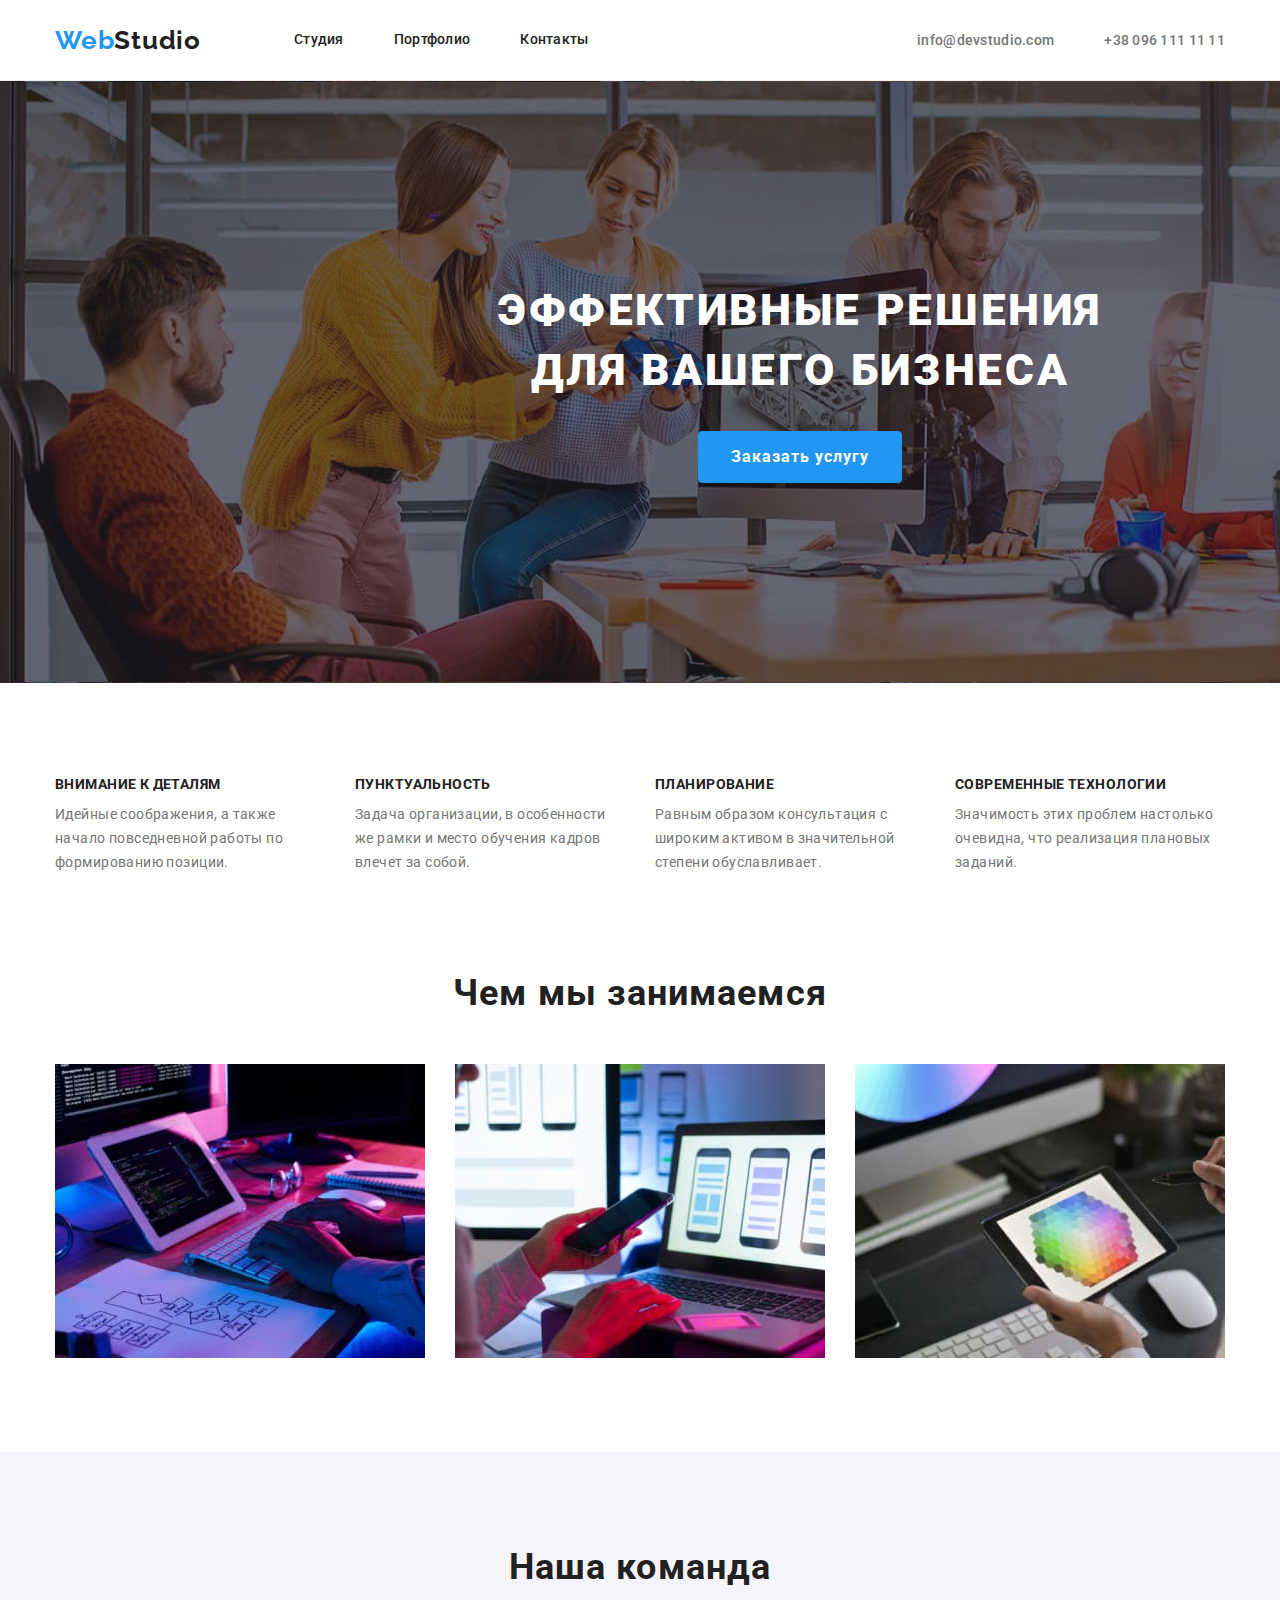
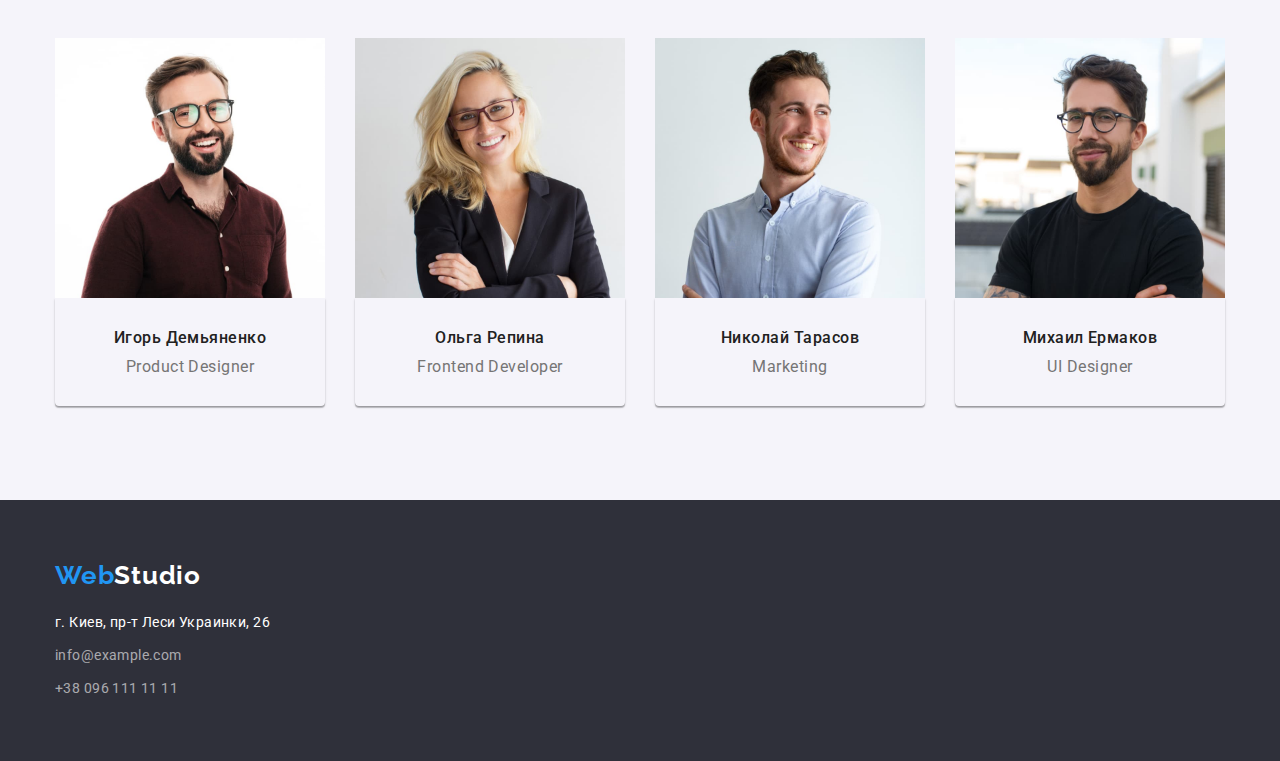
==== index.html @ a2c4497c "добавлення фото Hero" ====
<!DOCTYPE html>
<html lang="ru">
  <head>
    <meta charset="UTF-8" />
    <meta http-equiv="X-UA-Compatible" content="IE=edge" />
    <meta name="viewport" content="width=device-width, initial-scale=1.0" />
    <link
      href="https://fonts.googleapis.com/css2?family=Raleway:wght@700&family=Roboto:wght@400;500;700;900&display=swap"
      rel="stylesheet"
    />
    <link
      rel="stylesheet"
      href="https://cdnjs.cloudflare.com/ajax/libs/modern-normalize/1.1.0/modern-normalize.min.css"
    />
    <title>Document</title>
    <link rel="stylesheet" href="./css/main.css" />
  </head>
  <body class="text-style">
    <!--Шапка сайту-->

    <header>
      <div class="container main-nav">
        <a href="index.html" class="logo"> <span class="style-logo">Web</span>Studio</a>
        <nav>
          <ul class="site-nav list">
            <li class="item"><a href="./stydia.html" class="link">Студия</a></li>
            <li class="item"><a href="./portfolio.html" class="link">Портфолио</a></li>
            <li class="item"><a href="index.html" class="link">Контакты</a></li>
          </ul>
        </nav>

        <ul class="contacts-list">
          <li class="item">
            <a href="mailto:info@devstudio.com" class="link">info@devstudio.com</a>
          </li>
          <li class="item"><a href="tel:+380961111111" class="link">+38 096 111 11 11</a></li>
        </ul>
      </div>
    </header>

    <main>
      <!--Заказ услуги-->

      <section class="name">
        <div class="container">
          <h1 class="name-title">Эффективные решения для вашего бизнеса</h1>
          <button class="button" type="button">Заказать услугу</button>
        </div>
      </section>

      <!--Особености-->

      <section class="section">
        <div class="container">
          <h2 class="section-title-feature">Особености</h2>
          <ul class="feature-list">
            <li class="item">
              <h3 class="list-title">Внимание к деталям</h3>
              <p class="text">
                Идейные соображения, а также начало повседневной работы по формированию позиции.
              </p>
            </li>
            <li class="item">
              <h3 class="list-title">Пунктуальность</h3>
              <p class="text">
                Задача организации, в особенности же рамки и место обучения кадров влечет за собой.
              </p>
            </li>
            <li class="item">
              <h3 class="list-title">Планирование</h3>
              <p class="text">
                Равным образом консультация с широким активом в значительной степени обуславливает.
              </p>
            </li>
            <li class="item">
              <h3 class="list-title">Современные технологии</h3>
              <p class="text">
                Значимость этих проблем настолько очевидна, что реализация плановых заданий.
              </p>
            </li>
          </ul>
        </div>
      </section>

      <!--Чем мы занимаемся-->

      <section class="section-work">
        <div class="container">
          <h2 class="section-title-work">Чем мы занимаемся</h2>
          <ul class="section-list">
            <li class="section-item">
              <img src="./images/box_1.jpg" alt="Написання коду HTML" width="370" height="294" />
            </li>
            <li class="section-item">
              <img
                src="./images/box_2.jpg"
                alt="Стилізація HTML з допомогою CSS"
                width="370"
                height="294"
              />
            </li>
            <li class="section-item">
              <img src="./images/box_3.jpg" alt="Візуалізація даних" width="370" height="294" />
            </li>
          </ul>
        </div>
      </section>

      <!--Наша команда-->

      <section class="section-padding">
        <div class="container">
          <h2 class="section-title">Наша команда</h2>
          <ul class="comands-list">
            <li class="comand-item">
              <img src="./images/team_lead1.jpg" alt="Product Designer" width="270" />
              <div class="comand-list">
                <h3 class="title-name">Игорь Демьяненко</h3>
                <p class="text-title">Product Designer</p>
              </div>
            </li>
            <li class="comand-item">
              <img src="./images/team_lead2.jpg" alt="Frontend Developer" width="270" />
              <div class="comand-list">
                <h3 class="title-name">Ольга Репина</h3>
                <p class="text-title">Frontend Developer</p>
              </div>
            </li>
            <li class="comand-item">
              <img src="./images/team_lead3.jpg" alt="Marketing" width="270" height="260" />
              <div class="comand-list">
                <h3 class="title-name">Николай Тарасов</h3>
                <p class="text-title">Marketing</p>
              </div>
            </li>
            <li class="comand-item">
              <img src="./images/team_lead4.jpg" alt="UI Designer" width="270" />
              <div class="comand-list">
                <h3 class="title-name">Михаил Ермаков</h3>
                <p class="text-title">UI Designer</p>
              </div>
            </li>
          </ul>
        </div>
      </section>
    </main>

    <!--Page Footer-->

    <footer class="order">
      <div class="container">
        <a href="index.html" class="logo-footer"> <span class="style-logo">Web</span>Studio</a>
        <address class="order-title">
          г. Киев, пр-т Леси Украинки, 26
          <a href="info@example.com" class="order-title-list">info@example.com</a>
          <a href="tel:+380961111111" class="order-title-list">+38 096 111 11 11</a>
        </address>
      </div>
    </footer>
  </body>
</html>
---- css/main.css ----
/* колір основного тексту Назва #212121 */
/* другорядний колір тексту rgba(117, 117, 117, 1) */
/* другорядний колір фону #F5F4FA */
/* перший фон після шапки #2F303A */
/* акцент 2196F3 */
/* білий #FFFFFF */
/* колір назви сторінки #FFFFFF */

:root {
  --primery-text-color: #212121;
  --title-text-color: rgba(117, 117, 117, 1);
  --second-text-color: rgba(255, 255, 255, 0.6);
  --text-color-footer: #ffffff;
  --primery-fon-color: #ffffff;
  --title-fon-color: #2f303a;
  --accent-color: #2196f3;
  --fon-button-color: #f5f4fa;
}

html {
  box-sizing: border-box;
}

*,
*::after,
*::before {
  box-sizing: inherit;
}

body,
h1,
h2,
h3,
h4,
h5,
h6,
p,
ul,
li {
  margin: 0;
  padding: 0;
}

body {
  /* background-color: var(--primery-fon-color); */
  color: var(--title-text-color);
  font-family: Roboto, sans-serif;
}

/* .text-style {
  background-color: olivedrab;
}

.container {
  color: #000;
} */

header {
  border-bottom: 1px solid #ececec;
}

.container {
  width: 1200px;
  padding-left: 15px;
  padding-right: 15px;
  /* outline: 2px solid; */
  margin-left: auto;
  margin-right: auto;
}

.logo {
  color: var(--primery-text-color);
  text-decoration: none;
  font-family: Raleway;
  font-style: normal;
  font-weight: 700;
  font-size: 26px;
  line-height: 1.19;
  letter-spacing: 0.03em;
}
.style-logo {
  color: var(--accent-color);
  text-decoration: none;
}
.logo-footer {
  color: var(--text-color-footer);
  text-decoration: none;
  font-family: Raleway;
  font-style: normal;
  font-weight: 700;
  font-size: 26px;
  line-height: 1.19;
  letter-spacing: 0.03em;
}

ul {
  list-style: none;
}
/* Site-nave */

.site-nav {
  display: flex;
  margin-left: 93px;
}

/* main-nav */

.main-nav {
  display: flex;
  align-items: center;
}

/* site-nav */

.site-nav .item + .item {
  margin-left: 50px;
}

.site-nav .link {
  display: block;
  padding-top: 32px;
  padding-bottom: 32px;

  color: var(--primery-text-color);
  text-decoration: none;
  font-family: Roboto;
  font-size: 14px;
  font-style: normal;
  font-weight: 500;
  line-height: 1.14;
  letter-spacing: 0.02em;
  text-align: left;
}

.site-nav .link:hover,
.site-nav .link:focus {
  color: var(--accent-color);
}

/* contacts-list  */

.contacts-list {
  display: flex;
  margin-left: auto;
}

.contacts-list .item + .item {
  margin-left: 50px;
}

.contacts-list .link {
  color: var(--title-text-color);
  text-decoration: none;
  font-family: Roboto;
  font-style: normal;
  font-weight: 500;
  font-size: 14px;
  line-height: 1.14;
  letter-spacing: 0.02em;
}
.contacts-list .link:focus,
.contacts-list .link:hover {
  color: var(--accent-color);
}

/*name*/

.name {
  width: 1600px;
  background-position: center;
  background-image: linear-gradient(to right, rgba(47, 48, 58, 0.4), rgba(47, 48, 58, 0.4)),
    url(../images/hero.jpg);

  margin-left: auto;
  margin-right: auto;
  display: flex;

  justify-content: center;
  /* background-color: var(--title-fon-color); */
  text-decoration: none;
  text-align: center;
  padding-bottom: 200px;
  padding-top: 200px;
}

.name-title {
  margin-left: auto;
  margin-right: auto;

  display: flex;
  flex-wrap: wrap;

  text-align: center;
  margin-top: 0;
  margin-bottom: 30px;
  width: 696px;
  color: var(--text-color-footer);
  font-style: normal;
  font-weight: 900;
  font-size: 44px;
  line-height: 1.36;
  letter-spacing: 0.06em;
  text-transform: uppercase;
}

/*button*/

button {
  cursor: pointer;
}

.button {
  flex-wrap: wrap;
  margin-right: auto;
  margin-left: auto;

  border-radius: 4px;
  padding: 10px 32px;
  min-width: 200px;
  border: 1px solid var(--accent-color);

  color: var(--text-color-footer);
  background-color: var(--accent-color);
  font-family: Roboto;
  font-style: normal;
  font-weight: 700;
  font-size: 16px;
  line-height: 1.88;
  align-items: center;
  text-align: center;
  letter-spacing: 0.06em;
}
.button:hover,
.button:focus {
  color: var(--accent-color);
  background-color: var(--text-color-footer);
  border-color: var(--primery-fon-color);
}

.button-name {
  align-items: center;

  border-radius: 4px;
  padding: 6px 22px;
  border: 1px solid var(--fon-button-color);
  display: inline-block;
  min-width: 73px;
  color: var(--primery-text-color);
  background-color: var(--fon-button-color);
  font-family: Roboto;
  font-style: normal;
  font-weight: 500;
  font-size: 16px;
  line-height: 1.63;
  text-align: center;
  letter-spacing: 0.03em;
}
.button-name:focus,
.button-name:hover {
  color: var(--fon-button-color);
  background-color: var(--accent-color);
  border-color: var(--accent-color);
}

/* navigation */

.navigations {
  text-decoration: none;
  flex-wrap: wrap;
  margin-right: auto;
  margin-left: auto;
  text-align: center;
  margin-bottom: 50px;
}

.navigation-button {
  margin-left: auto;
  margin-right: auto;
  justify-content: center;
  text-align: center;
  display: inline-block;
  flex-wrap: wrap;
}

.navigation-list {
  width: 611px;
  display: inline;
  flex-wrap: wrap;
  padding-top: 0px;
  /* padding-right: 8px; */
}

.navigation-list:last-of-type {
  padding-right: 0px;
}

/*feature-list*/

.section {
  padding: 94px 0px 94px 0px;
}

.section-portfolio {
  padding: 94px 0px 94px 0px;
}

.section-title-feature {
  display: none;
}

.feature-list {
  display: flex;
  height: 101px;
  flex-wrap: wrap;
}

.feature-list .item {
  width: 270px;
  margin-right: 30px;
}

.feature-list .item:nth-child(4n) {
  margin-right: 0;
}

.feature-list .list-title {
  color: var(--primery-text-color);
}

.list-title {
  margin-top: 0px;
  margin-bottom: 10px;

  font-style: normal;
  font-weight: 700;
  font-size: 14px;
  line-height: 1.14;
  letter-spacing: 0.03em;
  text-transform: uppercase;
}

.text {
  font-style: normal;
  font-weight: 400;
  font-size: 14px;
  line-height: 1.71;
  letter-spacing: 0.03em;
}

/*Comands*/

.title-name {
  /* padding-top: 30px; */
  padding-bottom: 10px;

  color: var(--primery-text-color);
  font-style: normal;
  font-weight: 500;
  font-size: 16px;
  line-height: 1.19;
  text-align: center;
  letter-spacing: 0.03em;
}

.text-title {
  /* padding-bottom: 30px; */

  color: var(--title-text-color);
  font-style: normal;
  font-weight: 400;
  font-size: 16px;
  line-height: 1.19;
  text-align: center;
  letter-spacing: 0.03em;
}

.section-padding {
  background-color: var(--fon-button-color);
  padding-top: 94px;
}

.comands-list .title {
  color: var(--primery-text-color);
  font-style: normal;
  font-weight: 500;
  font-size: 16px;
  line-height: 1.19;
  text-align: center;
  letter-spacing: 0.03em;
}

.comands-list {
  display: flex;
  flex-wrap: wrap;
  padding-bottom: 94px;

  font-style: normal;
  font-weight: 500;
  font-size: 16px;
  line-height: 1.16;
  text-align: center;
  letter-spacing: 0.03em;
}

.comand-item:nth-child(4) {
  margin-right: 0px;
}

.comand-item {
  margin-right: 30px;
  margin-left: 0px;
  width: 270px;
  height: 368px;

  /* border: 1px solid var(--second-text-color);
  border-radius: 0px 0px 4px 4px;
  box-shadow: 0px 1px 3px rgba(0, 0, 0, 0.14), 0px 2px 1px; */
}

.comand-list {
  box-sizing: border-box;
  border-top: none;
  padding-top: 30px;
  padding-bottom: 30px;
  box-shadow: 0px 1px 3px rgba(0, 0, 0, 0.12), 0px 1px 1px rgba(0, 0, 0, 0.14),
    0px 2px 1px rgba(0, 0, 0, 0.2);
  border-radius: 0px 0px 4px 4px;
  border-top: none;
}

/*section-title Особености*/

.section-work {
  padding-bottom: 94px;
}

.section-title-work {
  padding-top: 0px;
  margin-bottom: 50px;
  color: var(--primery-text-color);
  font-style: normal;
  font-weight: 700;
  font-size: 36px;
  line-height: 1.17;
  text-align: center;
  letter-spacing: 0.03em;
}

.section-list {
  margin-bottom: 0px;
  padding: 0px;
  display: flex;
  flex-wrap: wrap;
}

.section-list {
  padding: 0px;
}

.section-list .section-item + .section-item {
  margin-left: 30px;
  padding: 0px;
}

.section-item:nth-child(3) {
  margin-right: 0px;
}

.item {
  padding: 0px;
  margin-bottom: 0px;
}

.section-title {
  margin-bottom: 50px;
  color: var(--primery-text-color);
  font-style: normal;
  font-weight: 700;
  font-size: 36px;
  line-height: 1.17;
  text-align: center;
  letter-spacing: 0.03em;
}

/* .proect */

.proect {
  width: 1170px;
  text-decoration: none;
  display: flex;
  flex-wrap: wrap;
}

.proect-section {
  width: 370px;
  height: 404px;
  margin-bottom: 30px;
  margin-right: 30px;
}
.proect-section:nth-child(3n) {
  margin-right: 0px;
}

.proect-section:nth-last-child(-n + 3) {
  margin-bottom: 0px;
}

.proect-title {
  margin-bottom: 30px;
  margin-right: 30px;
  width: 370px;
  height: 294px;
  left: 215px;
  top: 262px;
  color: var(--title-text-color);
  text-decoration: none;
  border-top: 1px solid #eeeeee;
  border: none;

  box-sizing: border-box;
}

.proect-list {
  padding: 20px 24px 20px 24px;
  border: 1px solid #eeeeee;
  box-sizing: border-box;
  border-top: none;
  justify-content: space-between;
}

.title {
  margin-bottom: 4px;
  color: var(--primery-text-color);
  text-decoration: none;
  font-style: normal;
  font-weight: 700;
  font-size: 18px;
  line-height: 2;
  letter-spacing: 0.06em;
  display: block;
}

.title-list {
  /* width: 370px; */
  text-decoration: none;
  font-style: normal;
  font-weight: 400;
  font-size: 16px;
  line-height: 1.88;
  letter-spacing: 0.03em;
}

img {
  display: block;
  max-width: 100%;
  height: auto;
}

/*Footer*/

.order {
  padding-top: 60px;
  padding-bottom: 60px;
  background-color: var(--title-fon-color);
  text-decoration: none;
}
.order-title {
  margin-top: 20px;

  display: block;
  color: var(--primery-fon-color);
  font-family: Roboto;
  font-style: normal;
  font-weight: 400;
  font-size: 14px;
  line-height: 1.71;
  letter-spacing: 0.03em;
}
.order-title-list {
  display: block;
  margin-top: 9px;
  color: var(--second-text-color);
  text-decoration: none;
}
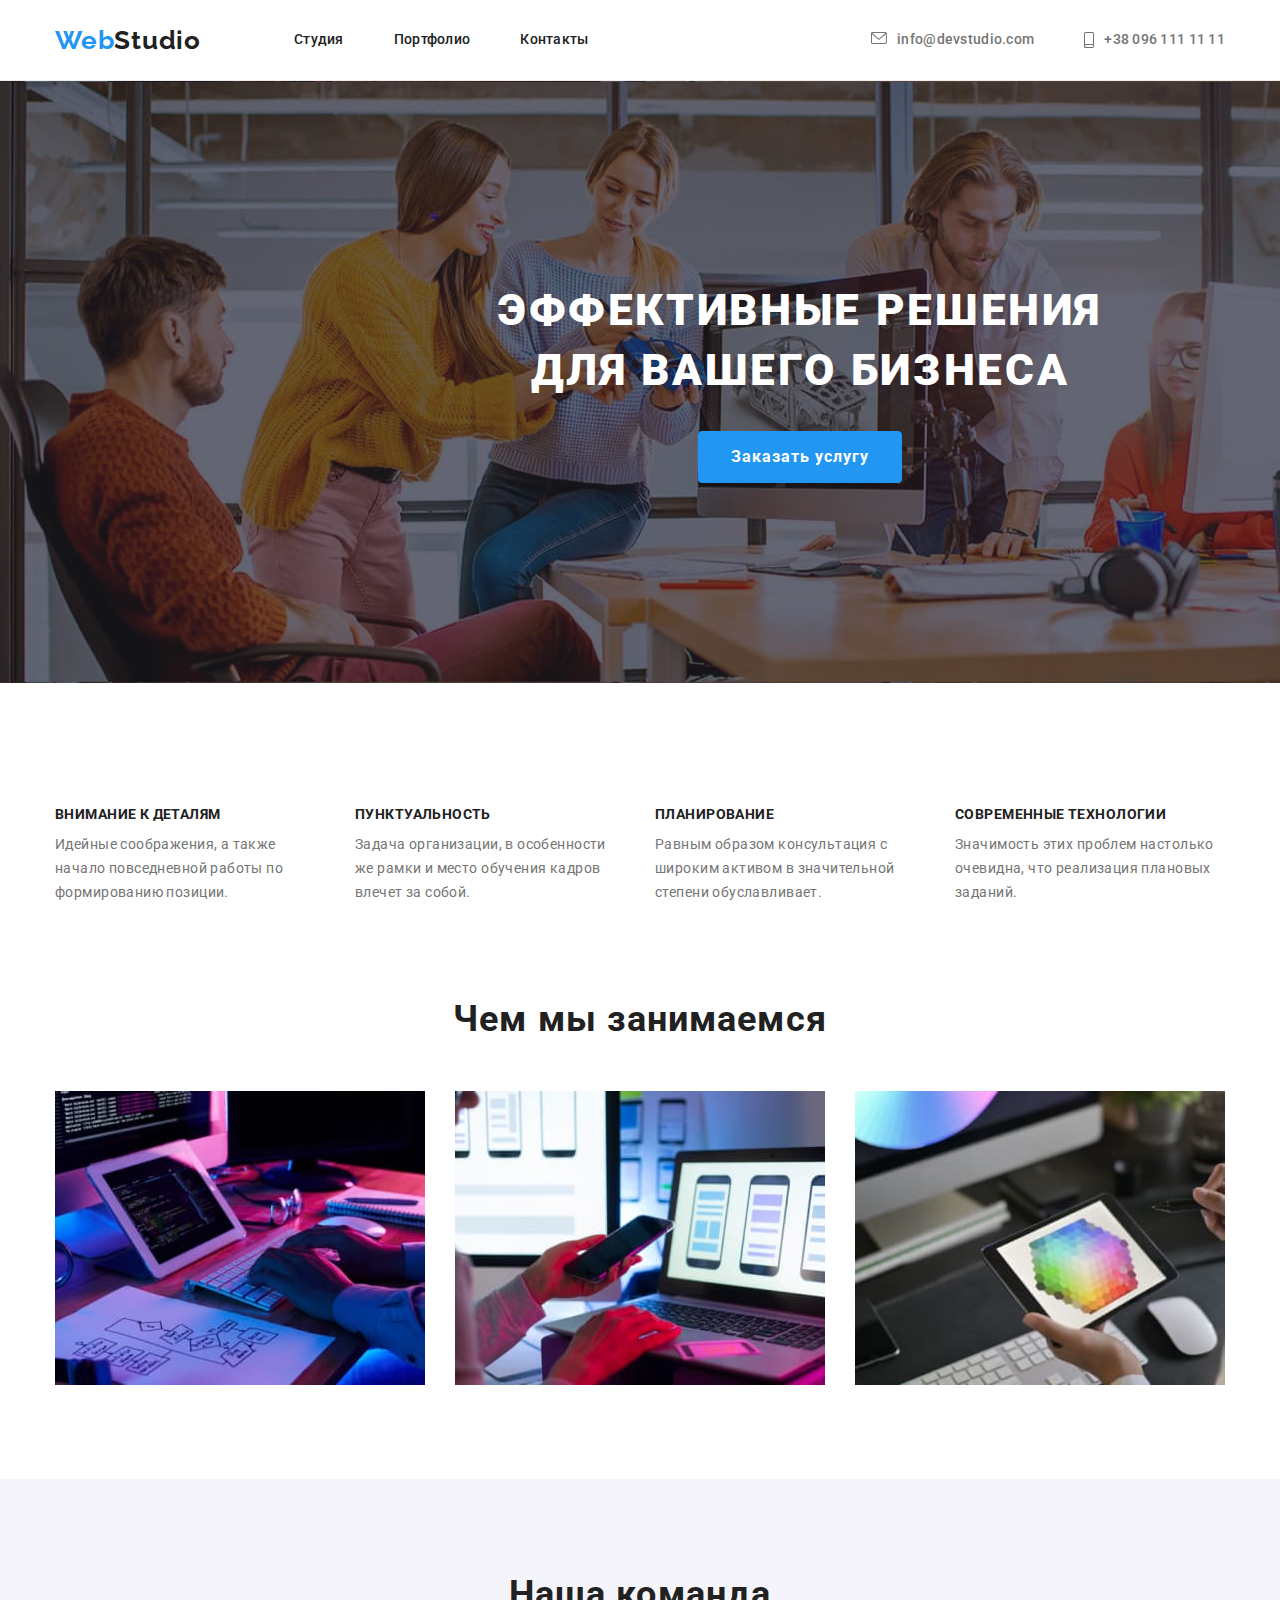
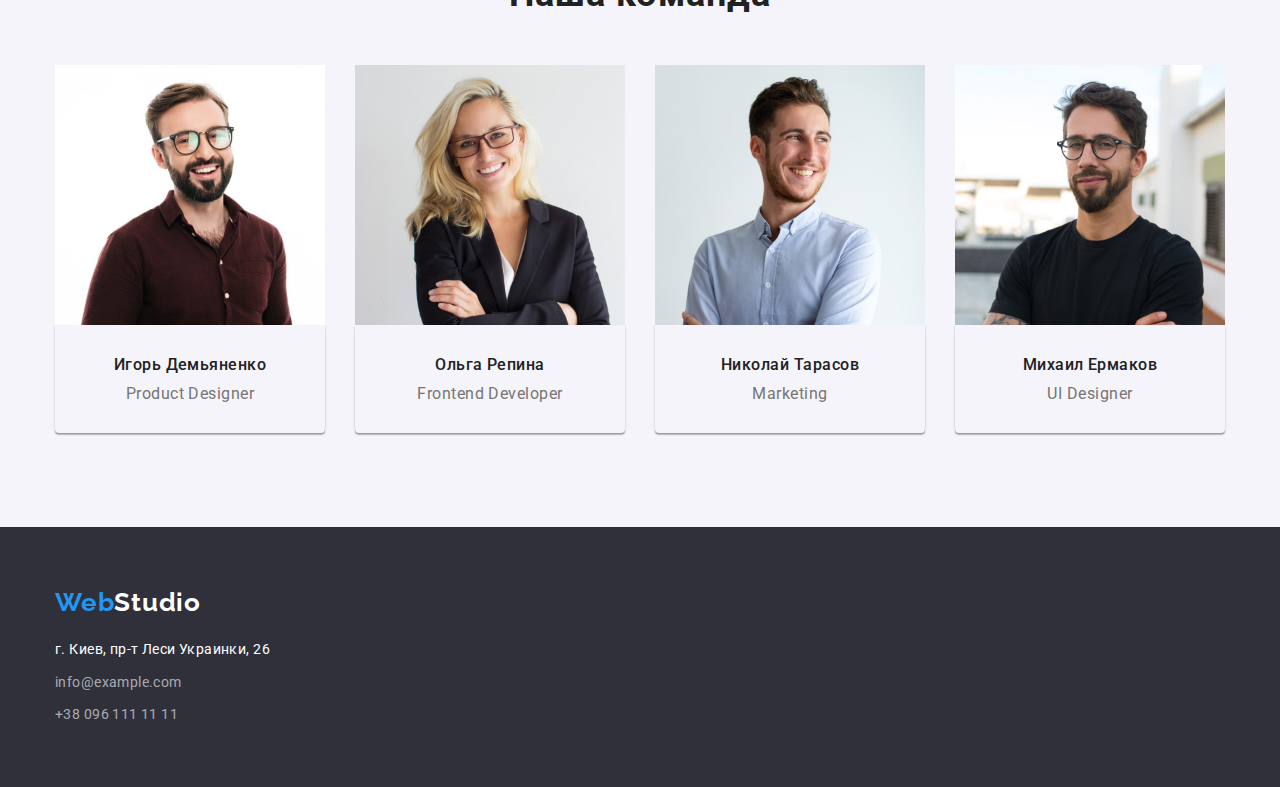
==== commit bcd34181: "іконки header" ====
--- a/index.html
+++ b/index.html
@@ -31,9 +31,21 @@
 
         <ul class="contacts-list">
           <li class="item">
-            <a href="mailto:info@devstudio.com" class="link">info@devstudio.com</a>
+            <a href="mailto:info@devstudio.com" class="link">
+              <svg class="icon-mail">
+                <use href="./images/symbol-defs2.svg#icon-mail"></use>
+              </svg>
+              info@devstudio.com</a
+            >
           </li>
-          <li class="item"><a href="tel:+380961111111" class="link">+38 096 111 11 11</a></li>
+          <li class="item">
+            <a href="tel:+380961111111" class="link">
+              <svg class="icon-phone">
+                <use href="./images/symbol-defs2.svg#icon-phone"></use>
+              </svg>
+              +38 096 111 11 11</a
+            >
+          </li>
         </ul>
       </div>
     </header>
@@ -54,25 +66,25 @@
         <div class="container">
           <h2 class="section-title-feature">Особености</h2>
           <ul class="feature-list">
-            <li class="item">
+            <li class="item icon-antenna">
               <h3 class="list-title">Внимание к деталям</h3>
               <p class="text">
                 Идейные соображения, а также начало повседневной работы по формированию позиции.
               </p>
             </li>
-            <li class="item">
+            <li class="item icon-clock">
               <h3 class="list-title">Пунктуальность</h3>
               <p class="text">
                 Задача организации, в особенности же рамки и место обучения кадров влечет за собой.
               </p>
             </li>
-            <li class="item">
+            <li class="item icon-diagram">
               <h3 class="list-title">Планирование</h3>
               <p class="text">
                 Равным образом консультация с широким активом в значительной степени обуславливает.
               </p>
             </li>
-            <li class="item">
+            <li class="item icon-astronaut">
               <h3 class="list-title">Современные технологии</h3>
               <p class="text">
                 Значимость этих проблем настолько очевидна, что реализация плановых заданий.
--- a/css/main.css
+++ b/css/main.css
@@ -149,6 +149,7 @@
 }
 
 .contacts-list .link {
+  display: flex;
   color: var(--title-text-color);
   text-decoration: none;
   font-family: Roboto;
@@ -161,6 +162,21 @@
 .contacts-list .link:focus,
 .contacts-list .link:hover {
   color: var(--accent-color);
+}
+
+.icon-mail {
+  margin-right: 10px;
+  width: 16px;
+  height: 12px;
+  fill: currentColor;
+}
+
+.icon-phone {
+  margin-right: 10px;
+  width: 10px;
+  height: 16px;
+  fill: currentColor;
+  background-position: center;
 }
 
 /*name*/
@@ -297,7 +313,8 @@
 /*feature-list*/
 
 .section {
-  padding: 94px 0px 94px 0px;
+  padding-top: 94px;
+  padding-bottom: 94px;
 }
 
 .section-portfolio {
@@ -310,7 +327,6 @@
 
 .feature-list {
   display: flex;
-  height: 101px;
   flex-wrap: wrap;
 }
 
@@ -327,8 +343,34 @@
   color: var(--primery-text-color);
 }
 
+/* .item::before {
+  display: block;
+  content: '';
+  height: 120px;
+  background-position: center;
+  background-size: 70px;
+  background-repeat: no-repeat;
+  background-color: var(--fon-button-color);
+} */
+
+.icon-antenna::before {
+  background-image: url(../images/antenna.svg);
+}
+
+.icon-clock::before {
+  background-image: url(../images/clock.svg);
+}
+
+.icon-diagram::before {
+  background-image: url(../images/diagram.svg);
+}
+
+.icon-astronaut::before {
+  background-image: url(../images/astronaut.svg);
+}
+
 .list-title {
-  margin-top: 0px;
+  margin-top: 30px;
   margin-bottom: 10px;
 
   font-style: normal;
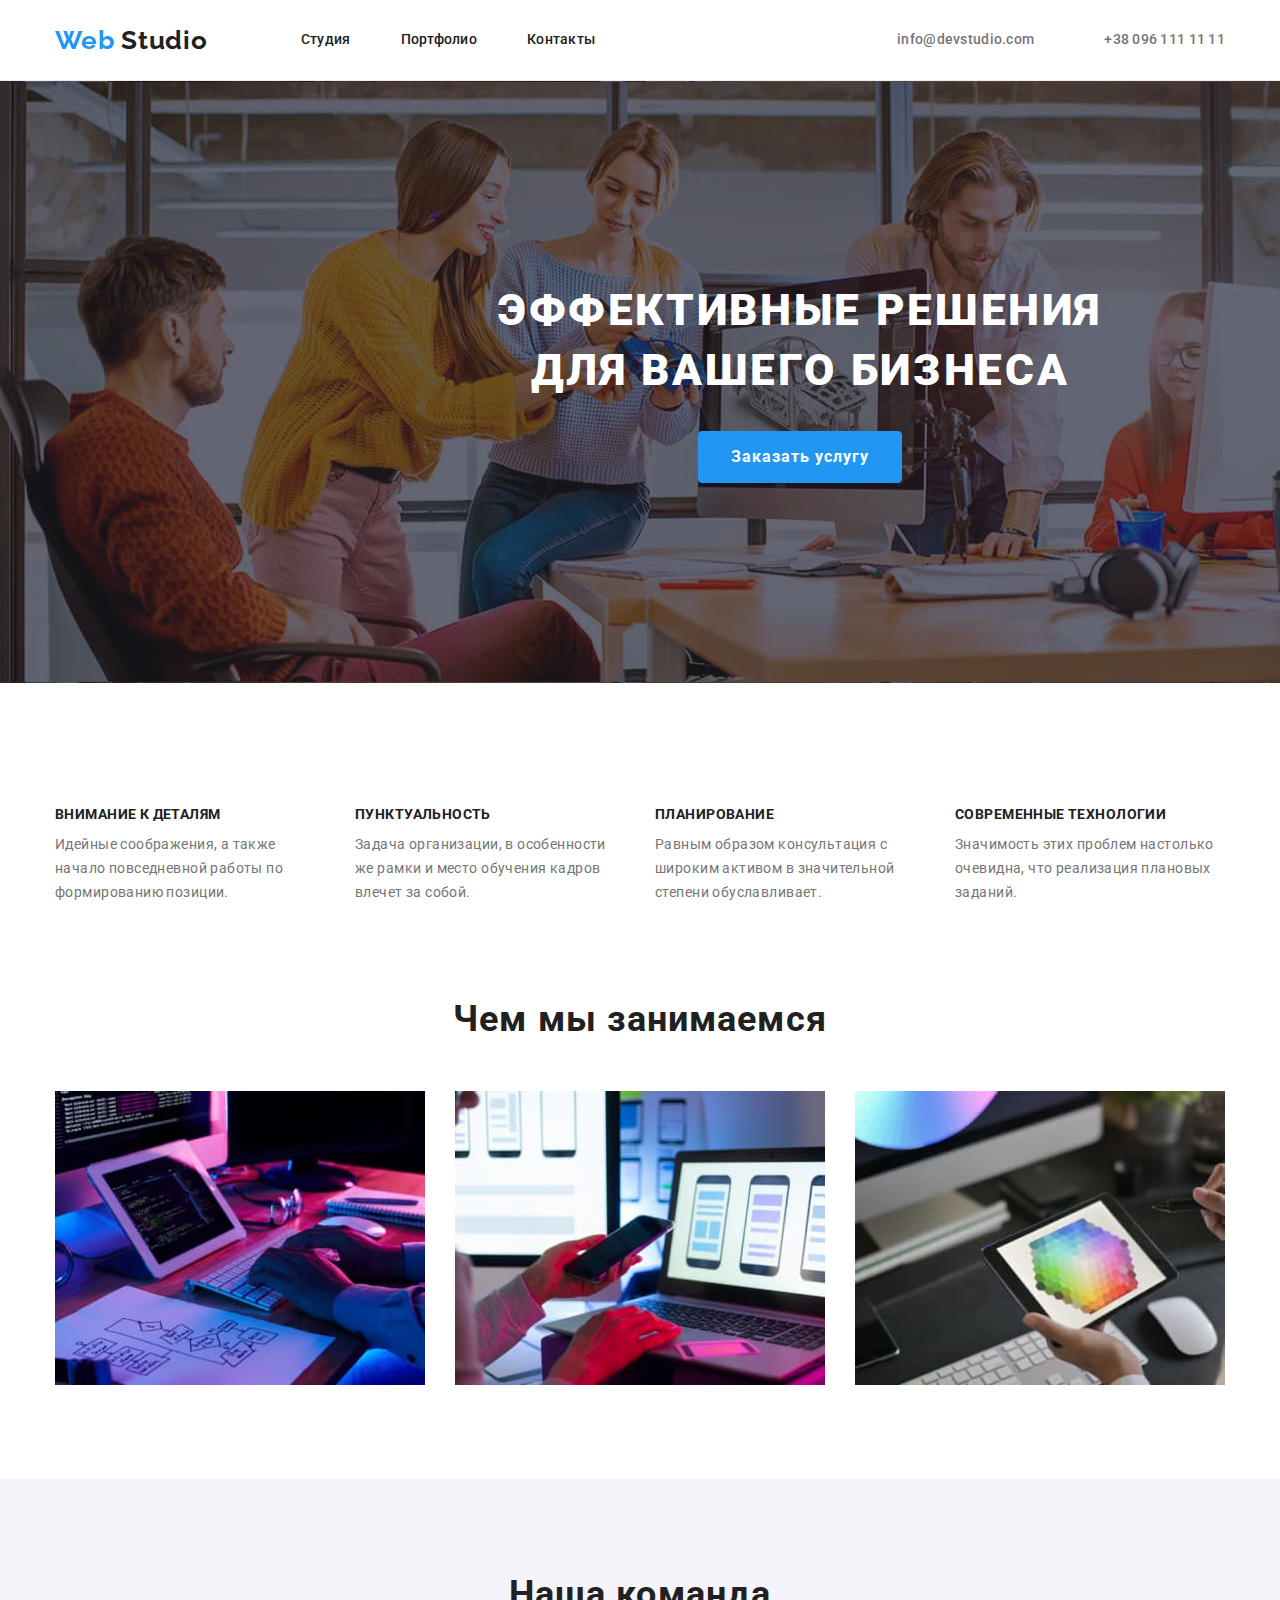
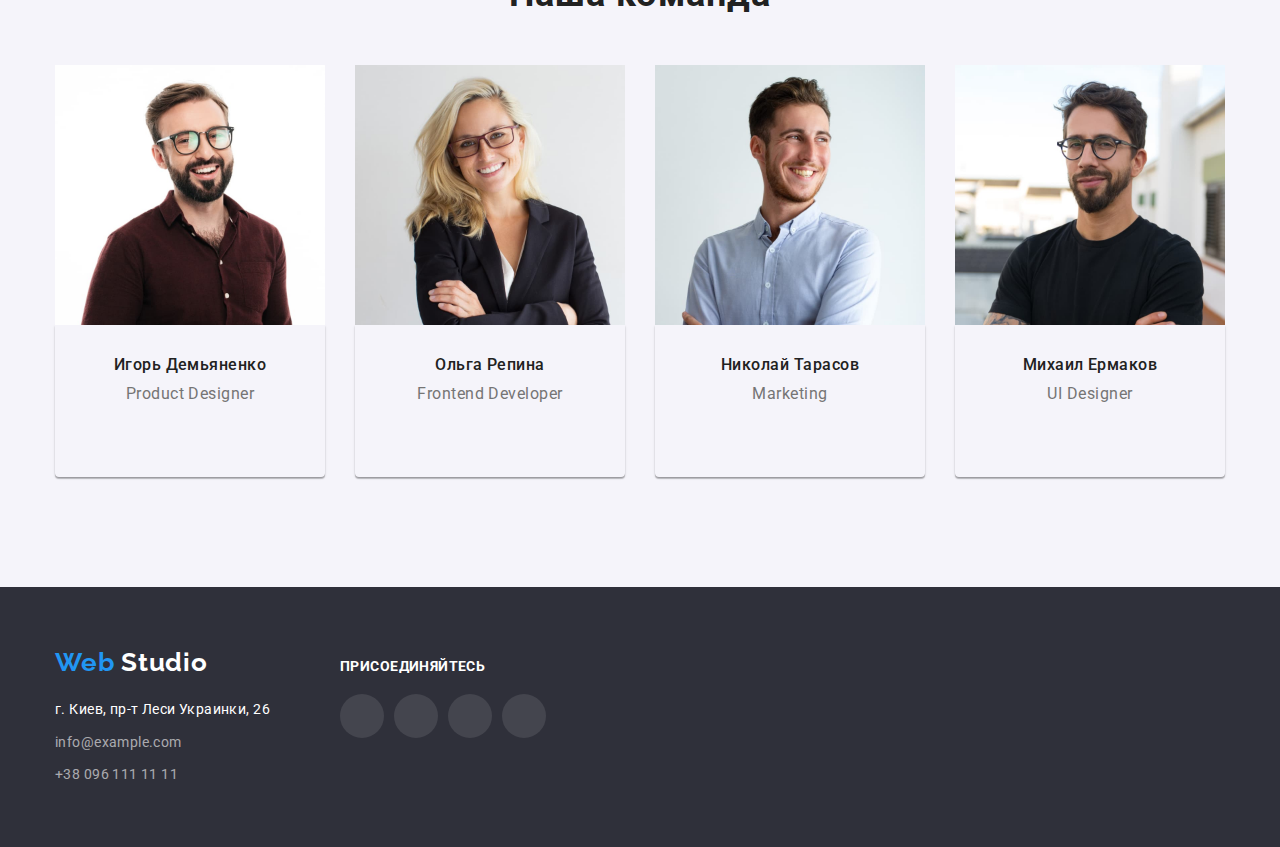
==== commit 06019ca2: "comand-icon добавлення іконок" ====
--- a/index.html
+++ b/index.html
@@ -1,173 +1,325 @@
 <!DOCTYPE html>
 <html lang="ru">
-  <head>
-    <meta charset="UTF-8" />
-    <meta http-equiv="X-UA-Compatible" content="IE=edge" />
-    <meta name="viewport" content="width=device-width, initial-scale=1.0" />
-    <link
-      href="https://fonts.googleapis.com/css2?family=Raleway:wght@700&family=Roboto:wght@400;500;700;900&display=swap"
-      rel="stylesheet"
-    />
-    <link
-      rel="stylesheet"
-      href="https://cdnjs.cloudflare.com/ajax/libs/modern-normalize/1.1.0/modern-normalize.min.css"
-    />
-    <title>Document</title>
-    <link rel="stylesheet" href="./css/main.css" />
-  </head>
-  <body class="text-style">
-    <!--Шапка сайту-->
-
-    <header>
-      <div class="container main-nav">
-        <a href="index.html" class="logo"> <span class="style-logo">Web</span>Studio</a>
-        <nav>
-          <ul class="site-nav list">
-            <li class="item"><a href="./stydia.html" class="link">Студия</a></li>
-            <li class="item"><a href="./portfolio.html" class="link">Портфолио</a></li>
-            <li class="item"><a href="index.html" class="link">Контакты</a></li>
-          </ul>
-        </nav>
-
-        <ul class="contacts-list">
-          <li class="item">
-            <a href="mailto:info@devstudio.com" class="link">
-              <svg class="icon-mail">
-                <use href="./images/symbol-defs2.svg#icon-mail"></use>
-              </svg>
-              info@devstudio.com</a
-            >
-          </li>
-          <li class="item">
-            <a href="tel:+380961111111" class="link">
-              <svg class="icon-phone">
-                <use href="./images/symbol-defs2.svg#icon-phone"></use>
-              </svg>
-              +38 096 111 11 11</a
-            >
-          </li>
-        </ul>
-      </div>
-    </header>
-
-    <main>
-      <!--Заказ услуги-->
-
-      <section class="name">
-        <div class="container">
-          <h1 class="name-title">Эффективные решения для вашего бизнеса</h1>
-          <button class="button" type="button">Заказать услугу</button>
-        </div>
-      </section>
-
-      <!--Особености-->
-
-      <section class="section">
-        <div class="container">
-          <h2 class="section-title-feature">Особености</h2>
-          <ul class="feature-list">
-            <li class="item icon-antenna">
-              <h3 class="list-title">Внимание к деталям</h3>
-              <p class="text">
-                Идейные соображения, а также начало повседневной работы по формированию позиции.
-              </p>
-            </li>
-            <li class="item icon-clock">
-              <h3 class="list-title">Пунктуальность</h3>
-              <p class="text">
-                Задача организации, в особенности же рамки и место обучения кадров влечет за собой.
-              </p>
-            </li>
-            <li class="item icon-diagram">
-              <h3 class="list-title">Планирование</h3>
-              <p class="text">
-                Равным образом консультация с широким активом в значительной степени обуславливает.
-              </p>
-            </li>
-            <li class="item icon-astronaut">
-              <h3 class="list-title">Современные технологии</h3>
-              <p class="text">
-                Значимость этих проблем настолько очевидна, что реализация плановых заданий.
-              </p>
-            </li>
-          </ul>
-        </div>
-      </section>
-
-      <!--Чем мы занимаемся-->
-
-      <section class="section-work">
-        <div class="container">
-          <h2 class="section-title-work">Чем мы занимаемся</h2>
-          <ul class="section-list">
-            <li class="section-item">
-              <img src="./images/box_1.jpg" alt="Написання коду HTML" width="370" height="294" />
-            </li>
-            <li class="section-item">
-              <img
-                src="./images/box_2.jpg"
-                alt="Стилізація HTML з допомогою CSS"
-                width="370"
-                height="294"
-              />
-            </li>
-            <li class="section-item">
-              <img src="./images/box_3.jpg" alt="Візуалізація даних" width="370" height="294" />
-            </li>
-          </ul>
-        </div>
-      </section>
-
-      <!--Наша команда-->
-
-      <section class="section-padding">
-        <div class="container">
-          <h2 class="section-title">Наша команда</h2>
-          <ul class="comands-list">
-            <li class="comand-item">
-              <img src="./images/team_lead1.jpg" alt="Product Designer" width="270" />
-              <div class="comand-list">
-                <h3 class="title-name">Игорь Демьяненко</h3>
-                <p class="text-title">Product Designer</p>
-              </div>
-            </li>
-            <li class="comand-item">
-              <img src="./images/team_lead2.jpg" alt="Frontend Developer" width="270" />
-              <div class="comand-list">
-                <h3 class="title-name">Ольга Репина</h3>
-                <p class="text-title">Frontend Developer</p>
-              </div>
-            </li>
-            <li class="comand-item">
-              <img src="./images/team_lead3.jpg" alt="Marketing" width="270" height="260" />
-              <div class="comand-list">
-                <h3 class="title-name">Николай Тарасов</h3>
-                <p class="text-title">Marketing</p>
-              </div>
-            </li>
-            <li class="comand-item">
-              <img src="./images/team_lead4.jpg" alt="UI Designer" width="270" />
-              <div class="comand-list">
-                <h3 class="title-name">Михаил Ермаков</h3>
-                <p class="text-title">UI Designer</p>
-              </div>
-            </li>
-          </ul>
-        </div>
-      </section>
-    </main>
-
-    <!--Page Footer-->
-
-    <footer class="order">
-      <div class="container">
-        <a href="index.html" class="logo-footer"> <span class="style-logo">Web</span>Studio</a>
-        <address class="order-title">
-          г. Киев, пр-т Леси Украинки, 26
-          <a href="info@example.com" class="order-title-list">info@example.com</a>
-          <a href="tel:+380961111111" class="order-title-list">+38 096 111 11 11</a>
-        </address>
-      </div>
-    </footer>
-  </body>
+	<head>
+		<meta charset="UTF-8" />
+		<meta http-equiv="X-UA-Compatible" content="IE=edge" />
+		<meta name="viewport" content="width=device-width, initial-scale=1.0" />
+		<link
+			href="https://fonts.googleapis.com/css2?family=Raleway:wght@700&family=Roboto:wght@400;500;700;900&display=swap"
+			rel="stylesheet"
+		/>
+		<link
+			rel="stylesheet"
+			href="https://cdnjs.cloudflare.com/ajax/libs/modern-normalize/1.1.0/modern-normalize.min.css"
+		/>
+		<title>Document</title>
+		<link rel="stylesheet" href="./css/main.css" />
+	</head>
+	<body class="text-style">
+		<!--Шапка сайту-->
+
+		<header>
+			<div class="container main-nav">
+				<a href="index.html" class="logo">
+					<span class="style-logo">Web</span>
+					Studio
+				</a>
+				<nav>
+					<ul class="site-nav list">
+						<li class="item"><a href="index.html" class="link">Студия</a></li>
+						<li class="item"><a href="./portfolio.html" class="link">Портфолио</a></li>
+						<li class="item"><a href="index.html" class="link">Контакты</a></li>
+					</ul>
+				</nav>
+
+				<ul class="contacts-list">
+					<li class="item">
+						<a href="mailto:info@devstudio.com" class="link">
+							<svg class="icon-mail">
+								<use href="./images/symbol.svg#icon-mail"></use>
+							</svg>
+							info@devstudio.com
+						</a>
+					</li>
+					<li class="item">
+						<a href="tel:+380961111111" class="link">
+							<svg class="icon-phone">
+								<use href="./images/symbol.svg#icon-phone"></use>
+							</svg>
+							+38 096 111 11 11
+						</a>
+					</li>
+				</ul>
+			</div>
+		</header>
+
+		<main>
+			<!--Заказ услуги-->
+
+			<section class="name">
+				<div class="container">
+					<h1 class="name-title">Эффективные решения для вашего бизнеса</h1>
+					<button class="button" type="button">Заказать услугу</button>
+				</div>
+			</section>
+
+			<!--Особености-->
+
+			<section class="section">
+				<div class="container">
+					<h2 class="section-title-feature">Особености</h2>
+					<ul class="feature-list">
+						<li class="item icon-antenna">
+							<h3 class="list-title">Внимание к деталям</h3>
+							<p class="text">Идейные соображения, а также начало повседневной работы по формированию позиции.</p>
+						</li>
+						<li class="item icon-clock">
+							<h3 class="list-title">Пунктуальность</h3>
+							<p class="text">Задача организации, в особенности же рамки и место обучения кадров влечет за собой.</p>
+						</li>
+						<li class="item icon-diagram">
+							<h3 class="list-title">Планирование</h3>
+							<p class="text">Равным образом консультация с широким активом в значительной степени обуславливает.</p>
+						</li>
+						<li class="item icon-astronaut">
+							<h3 class="list-title">Современные технологии</h3>
+							<p class="text">Значимость этих проблем настолько очевидна, что реализация плановых заданий.</p>
+						</li>
+					</ul>
+				</div>
+			</section>
+
+			<!--Чем мы занимаемся-->
+
+			<section class="section-work">
+				<div class="container">
+					<h2 class="section-title-work">Чем мы занимаемся</h2>
+					<ul class="section-list">
+						<li class="section-item">
+							<img src="./images/box_1.jpg" alt="Написання коду HTML" width="370" height="294" />
+						</li>
+						<li class="section-item">
+							<img src="./images/box_2.jpg" alt="Стилізація HTML з допомогою CSS" width="370" height="294" />
+						</li>
+						<li class="section-item">
+							<img src="./images/box_3.jpg" alt="Візуалізація даних" width="370" height="294" />
+						</li>
+					</ul>
+				</div>
+			</section>
+
+			<!--Наша команда-->
+
+			<section class="section-padding">
+				<div class="container">
+					<h2 class="section-title">Наша команда</h2>
+					<ul class="comands-list">
+						<li class="comand-item">
+							<img src="./images/team_lead1.jpg" alt="Product Designer" width="270" />
+							<div class="comand-list">
+								<h3 class="title-name">Игорь Демьяненко</h3>
+								<p class="text-title">Product Designer</p>
+
+								<ul class="sets-list">
+									<li class="icon-masenger-comand">
+										<a class="icons-comand" href="instagram">
+											<svg class="footer-icon" width="20" height="20">
+												<use href="./images/symbol.svg#icon-instagram"></use>
+											</svg>
+										</a>
+									</li>
+									<li class="icon-masenger-comand">
+										<a class="icons-comand" href="twiter">
+											<svg class="footer-icon" width="20" height="20">
+												<use href="./images/symbol.svg#icon-twitter"></use>
+											</svg>
+										</a>
+									</li>
+									<li class="icon-masenger-comand">
+										<a class="icons-comand" href="facebook">
+											<svg class="footer-icon" width="20" height="20">
+												<use href="./images/symbol.svg#icon-facebook"></use>
+											</svg>
+										</a>
+									</li>
+									<li class="icon-masenger-comand">
+										<a class="icons-comand" href="linkedin">
+											<svg class="footer-icon" width="20" height="20">
+												<use href="./images/symbol.svg#icon-linkedin"></use>
+											</svg>
+										</a>
+									</li>
+								</ul>
+							</div>
+						</li>
+						<li class="comand-item">
+							<img src="./images/team_lead2.jpg" alt="Frontend Developer" width="270" />
+							<div class="comand-list">
+								<h3 class="title-name">Ольга Репина</h3>
+								<p class="text-title">Frontend Developer</p>
+
+								<ul class="sets-list">
+									<li class="icon-masenger-comand">
+										<a class="icons-comand" href="instagram">
+											<svg class="footer-icon" width="20" height="20">
+												<use href="./images/symbol.svg#icon-instagram"></use>
+											</svg>
+										</a>
+									</li>
+									<li class="icon-masenger-comand">
+										<a class="icons-comand" href="twiter">
+											<svg class="footer-icon" width="20" height="20">
+												<use href="./images/symbol.svg#icon-twitter"></use>
+											</svg>
+										</a>
+									</li>
+									<li class="icon-masenger-comand">
+										<a class="icons-comand" href="facebook">
+											<svg class="footer-icon" width="20" height="20">
+												<use href="./images/symbol.svg#icon-facebook"></use>
+											</svg>
+										</a>
+									</li>
+									<li class="icon-masenger-comand">
+										<a class="icons-comand" href="linkedin">
+											<svg class="footer-icon" width="20" height="20">
+												<use href="./images/symbol.svg#icon-linkedin"></use>
+											</svg>
+										</a>
+									</li>
+								</ul>
+							</div>
+						</li>
+						<li class="comand-item">
+							<img src="./images/team_lead3.jpg" alt="Marketing" width="270" height="260" />
+							<div class="comand-list">
+								<h3 class="title-name">Николай Тарасов</h3>
+								<p class="text-title">Marketing</p>
+
+								<ul class="sets-list">
+									<li class="icon-masenger-comand">
+										<a class="icons-comand" href="instagram">
+											<svg class="footer-icon" width="20" height="20">
+												<use href="./images/symbol.svg#icon-instagram"></use>
+											</svg>
+										</a>
+									</li>
+									<li class="icon-masenger-comand">
+										<a class="icons-comand" href="twiter">
+											<svg class="footer-icon" width="20" height="20">
+												<use href="./images/symbol.svg#icon-twitter"></use>
+											</svg>
+										</a>
+									</li>
+									<li class="icon-masenger-comand">
+										<a class="icons-comand" href="facebook">
+											<svg class="footer-icon" width="20" height="20">
+												<use href="./images/symbol.svg#icon-facebook"></use>
+											</svg>
+										</a>
+									</li>
+									<li class="icon-masenger-comand">
+										<a class="icons-comand" href="linkedin">
+											<svg class="footer-icon" width="20" height="20">
+												<use href="./images/symbol.svg#icon-linkedin"></use>
+											</svg>
+										</a>
+									</li>
+								</ul>
+							</div>
+						</li>
+						<li class="comand-item">
+							<img src="./images/team_lead4.jpg" alt="UI Designer" width="270" />
+							<div class="comand-list">
+								<h3 class="title-name">Михаил Ермаков</h3>
+								<p class="text-title">UI Designer</p>
+
+								<ul class="sets-list">
+									<li class="icon-masenger-comand">
+										<a class="icons-comand" href="instagram">
+											<svg class="footer-icon" width="20" height="20">
+												<use href="./images/symbol.svg#icon-instagram"></use>
+											</svg>
+										</a>
+									</li>
+									<li class="icon-masenger-comand">
+										<a class="icons-comand" href="twiter">
+											<svg class="footer-icon" width="20" height="20">
+												<use href="./images/symbol.svg#icon-twitter"></use>
+											</svg>
+										</a>
+									</li>
+									<li class="icon-masenger-comand">
+										<a class="icons-comand" href="facebook">
+											<svg class="footer-icon" width="20" height="20">
+												<use href="./images/symbol.svg#icon-facebook"></use>
+											</svg>
+										</a>
+									</li>
+									<li class="icon-masenger-comand">
+										<a class="icons-comand" href="linkedin">
+											<svg class="footer-icon" width="20" height="20">
+												<use href="./images/symbol.svg#icon-linkedin"></use>
+											</svg>
+										</a>
+									</li>
+								</ul>
+							</div>
+						</li>
+					</ul>
+				</div>
+			</section>
+		</main>
+
+		<!--Page Footer-->
+
+		<footer class="order">
+			<div class="container foot">
+				<div class="order-adress">
+					<a href="index.html" class="logo-footer">
+						<span class="style-logo">Web</span>
+						Studio
+					</a>
+					<address class="order-title">
+						г. Киев, пр-т Леси Украинки, 26
+						<a href="info@example.com" class="order-title-list">info@example.com</a>
+						<a href="tel:+380961111111" class="order-title-list">+38 096 111 11 11</a>
+					</address>
+				</div>
+				<div class="footer-container">
+					<p class="order-sets">присоединяйтесь</p>
+					<ul class="sets-list">
+						<li class="icon-mesenger-button">
+							<a class="icons" href="instagram">
+								<svg class="footer-icon" width="20" height="20">
+									<use href="./images/symbol.svg#icon-instagram"></use>
+								</svg>
+							</a>
+						</li>
+						<li class="icon-mesenger-button">
+							<a class="icons" href="twiter">
+								<svg class="footer-icon" width="20" height="20">
+									<use href="./images/symbol.svg#icon-twitter"></use>
+								</svg>
+							</a>
+						</li>
+						<li class="icon-mesenger-button">
+							<a class="icons" href="facebook">
+								<svg class="footer-icon" width="20" height="20">
+									<use href="./images/symbol.svg#icon-facebook"></use>
+								</svg>
+							</a>
+						</li>
+						<li class="icon-mesenger-button">
+							<a class="icons" href="linkedin">
+								<svg class="footer-icon" width="20" height="20">
+									<use href="./images/symbol.svg#icon-linkedin"></use>
+								</svg>
+							</a>
+						</li>
+					</ul>
+				</div>
+			</div>
+		</footer>
+	</body>
 </html>
--- a/css/main.css
+++ b/css/main.css
@@ -7,24 +7,24 @@
 /* колір назви сторінки #FFFFFF */
 
 :root {
-  --primery-text-color: #212121;
-  --title-text-color: rgba(117, 117, 117, 1);
-  --second-text-color: rgba(255, 255, 255, 0.6);
-  --text-color-footer: #ffffff;
-  --primery-fon-color: #ffffff;
-  --title-fon-color: #2f303a;
-  --accent-color: #2196f3;
-  --fon-button-color: #f5f4fa;
+	--primery-text-color: #212121;
+	--title-text-color: rgba(117, 117, 117, 1);
+	--second-text-color: rgba(255, 255, 255, 0.6);
+	--text-color-footer: #ffffff;
+	--primery-fon-color: #ffffff;
+	--title-fon-color: #2f303a;
+	--accent-color: #2196f3;
+	--fon-button-color: #f5f4fa;
 }
 
 html {
-  box-sizing: border-box;
+	box-sizing: border-box;
 }
 
 *,
 *::after,
 *::before {
-  box-sizing: inherit;
+	box-sizing: inherit;
 }
 
 body,
@@ -37,14 +37,14 @@
 p,
 ul,
 li {
-  margin: 0;
-  padding: 0;
+	margin: 0;
+	padding: 0;
 }
 
 body {
-  /* background-color: var(--primery-fon-color); */
-  color: var(--title-text-color);
-  font-family: Roboto, sans-serif;
+	/* background-color: var(--primery-fon-color); */
+	color: var(--title-text-color);
+	font-family: Roboto, sans-serif;
 }
 
 /* .text-style {
@@ -56,291 +56,290 @@
 } */
 
 header {
-  border-bottom: 1px solid #ececec;
+	border-bottom: 1px solid #ececec;
 }
 
 .container {
-  width: 1200px;
-  padding-left: 15px;
-  padding-right: 15px;
-  /* outline: 2px solid; */
-  margin-left: auto;
-  margin-right: auto;
+	width: 1200px;
+	padding-left: 15px;
+	padding-right: 15px;
+	/* outline: 2px solid; */
+	margin-left: auto;
+	margin-right: auto;
 }
 
 .logo {
-  color: var(--primery-text-color);
-  text-decoration: none;
-  font-family: Raleway;
-  font-style: normal;
-  font-weight: 700;
-  font-size: 26px;
-  line-height: 1.19;
-  letter-spacing: 0.03em;
+	color: var(--primery-text-color);
+	text-decoration: none;
+	font-family: Raleway;
+	font-style: normal;
+	font-weight: 700;
+	font-size: 26px;
+	line-height: 1.19;
+	letter-spacing: 0.03em;
 }
 .style-logo {
-  color: var(--accent-color);
-  text-decoration: none;
+	color: var(--accent-color);
+	text-decoration: none;
 }
 .logo-footer {
-  color: var(--text-color-footer);
-  text-decoration: none;
-  font-family: Raleway;
-  font-style: normal;
-  font-weight: 700;
-  font-size: 26px;
-  line-height: 1.19;
-  letter-spacing: 0.03em;
+	color: var(--text-color-footer);
+	text-decoration: none;
+	font-family: Raleway;
+	font-style: normal;
+	font-weight: 700;
+	font-size: 26px;
+	line-height: 1.19;
+	letter-spacing: 0.03em;
 }
 
 ul {
-  list-style: none;
+	list-style: none;
 }
 /* Site-nave */
 
 .site-nav {
-  display: flex;
-  margin-left: 93px;
+	display: flex;
+	margin-left: 93px;
 }
 
 /* main-nav */
 
 .main-nav {
-  display: flex;
-  align-items: center;
+	display: flex;
+	align-items: center;
 }
 
 /* site-nav */
 
 .site-nav .item + .item {
-  margin-left: 50px;
+	margin-left: 50px;
 }
 
 .site-nav .link {
-  display: block;
-  padding-top: 32px;
-  padding-bottom: 32px;
-
-  color: var(--primery-text-color);
-  text-decoration: none;
-  font-family: Roboto;
-  font-size: 14px;
-  font-style: normal;
-  font-weight: 500;
-  line-height: 1.14;
-  letter-spacing: 0.02em;
-  text-align: left;
+	display: block;
+	padding-top: 32px;
+	padding-bottom: 32px;
+
+	color: var(--primery-text-color);
+	text-decoration: none;
+	font-family: Roboto;
+	font-size: 14px;
+	font-style: normal;
+	font-weight: 500;
+	line-height: 1.14;
+	letter-spacing: 0.02em;
+	text-align: left;
 }
 
 .site-nav .link:hover,
 .site-nav .link:focus {
-  color: var(--accent-color);
+	color: var(--accent-color);
 }
 
 /* contacts-list  */
 
 .contacts-list {
-  display: flex;
-  margin-left: auto;
+	display: flex;
+	margin-left: auto;
 }
 
 .contacts-list .item + .item {
-  margin-left: 50px;
+	margin-left: 50px;
 }
 
 .contacts-list .link {
-  display: flex;
-  color: var(--title-text-color);
-  text-decoration: none;
-  font-family: Roboto;
-  font-style: normal;
-  font-weight: 500;
-  font-size: 14px;
-  line-height: 1.14;
-  letter-spacing: 0.02em;
+	display: flex;
+	color: var(--title-text-color);
+	text-decoration: none;
+	font-family: Roboto;
+	font-style: normal;
+	font-weight: 500;
+	font-size: 14px;
+	line-height: 1.14;
+	letter-spacing: 0.02em;
 }
 .contacts-list .link:focus,
 .contacts-list .link:hover {
-  color: var(--accent-color);
+	color: var(--accent-color);
 }
 
 .icon-mail {
-  margin-right: 10px;
-  width: 16px;
-  height: 12px;
-  fill: currentColor;
+	margin-right: 10px;
+	width: 16px;
+	height: 12px;
+	fill: currentColor;
 }
 
 .icon-phone {
-  margin-right: 10px;
-  width: 10px;
-  height: 16px;
-  fill: currentColor;
-  background-position: center;
+	margin-right: 10px;
+	width: 10px;
+	height: 16px;
+	fill: currentColor;
+	background-position: center;
 }
 
 /*name*/
 
 .name {
-  width: 1600px;
-  background-position: center;
-  background-image: linear-gradient(to right, rgba(47, 48, 58, 0.4), rgba(47, 48, 58, 0.4)),
-    url(../images/hero.jpg);
-
-  margin-left: auto;
-  margin-right: auto;
-  display: flex;
-
-  justify-content: center;
-  /* background-color: var(--title-fon-color); */
-  text-decoration: none;
-  text-align: center;
-  padding-bottom: 200px;
-  padding-top: 200px;
+	width: 1600px;
+	background-position: center;
+	background-image: linear-gradient(to right, rgba(47, 48, 58, 0.4), rgba(47, 48, 58, 0.4)), url(../images/hero.jpg);
+
+	margin-left: auto;
+	margin-right: auto;
+	display: flex;
+
+	justify-content: center;
+	/* background-color: var(--title-fon-color); */
+	text-decoration: none;
+	text-align: center;
+	padding-bottom: 200px;
+	padding-top: 200px;
 }
 
 .name-title {
-  margin-left: auto;
-  margin-right: auto;
-
-  display: flex;
-  flex-wrap: wrap;
-
-  text-align: center;
-  margin-top: 0;
-  margin-bottom: 30px;
-  width: 696px;
-  color: var(--text-color-footer);
-  font-style: normal;
-  font-weight: 900;
-  font-size: 44px;
-  line-height: 1.36;
-  letter-spacing: 0.06em;
-  text-transform: uppercase;
+	margin-left: auto;
+	margin-right: auto;
+
+	display: flex;
+	flex-wrap: wrap;
+
+	text-align: center;
+	margin-top: 0;
+	margin-bottom: 30px;
+	width: 696px;
+	color: var(--text-color-footer);
+	font-style: normal;
+	font-weight: 900;
+	font-size: 44px;
+	line-height: 1.36;
+	letter-spacing: 0.06em;
+	text-transform: uppercase;
 }
 
 /*button*/
 
 button {
-  cursor: pointer;
+	cursor: pointer;
 }
 
 .button {
-  flex-wrap: wrap;
-  margin-right: auto;
-  margin-left: auto;
-
-  border-radius: 4px;
-  padding: 10px 32px;
-  min-width: 200px;
-  border: 1px solid var(--accent-color);
-
-  color: var(--text-color-footer);
-  background-color: var(--accent-color);
-  font-family: Roboto;
-  font-style: normal;
-  font-weight: 700;
-  font-size: 16px;
-  line-height: 1.88;
-  align-items: center;
-  text-align: center;
-  letter-spacing: 0.06em;
+	flex-wrap: wrap;
+	margin-right: auto;
+	margin-left: auto;
+
+	border-radius: 4px;
+	padding: 10px 32px;
+	min-width: 200px;
+	border: 1px solid var(--accent-color);
+
+	color: var(--text-color-footer);
+	background-color: var(--accent-color);
+	font-family: Roboto;
+	font-style: normal;
+	font-weight: 700;
+	font-size: 16px;
+	line-height: 1.88;
+	align-items: center;
+	text-align: center;
+	letter-spacing: 0.06em;
 }
 .button:hover,
 .button:focus {
-  color: var(--accent-color);
-  background-color: var(--text-color-footer);
-  border-color: var(--primery-fon-color);
+	color: var(--accent-color);
+	background-color: var(--text-color-footer);
+	border-color: var(--primery-fon-color);
 }
 
 .button-name {
-  align-items: center;
-
-  border-radius: 4px;
-  padding: 6px 22px;
-  border: 1px solid var(--fon-button-color);
-  display: inline-block;
-  min-width: 73px;
-  color: var(--primery-text-color);
-  background-color: var(--fon-button-color);
-  font-family: Roboto;
-  font-style: normal;
-  font-weight: 500;
-  font-size: 16px;
-  line-height: 1.63;
-  text-align: center;
-  letter-spacing: 0.03em;
+	align-items: center;
+
+	border-radius: 4px;
+	padding: 6px 22px;
+	border: 1px solid var(--fon-button-color);
+	display: inline-block;
+	min-width: 73px;
+	color: var(--primery-text-color);
+	background-color: var(--fon-button-color);
+	font-family: Roboto;
+	font-style: normal;
+	font-weight: 500;
+	font-size: 16px;
+	line-height: 1.63;
+	text-align: center;
+	letter-spacing: 0.03em;
 }
 .button-name:focus,
 .button-name:hover {
-  color: var(--fon-button-color);
-  background-color: var(--accent-color);
-  border-color: var(--accent-color);
+	color: var(--fon-button-color);
+	background-color: var(--accent-color);
+	border-color: var(--accent-color);
 }
 
 /* navigation */
 
 .navigations {
-  text-decoration: none;
-  flex-wrap: wrap;
-  margin-right: auto;
-  margin-left: auto;
-  text-align: center;
-  margin-bottom: 50px;
+	text-decoration: none;
+	flex-wrap: wrap;
+	margin-right: auto;
+	margin-left: auto;
+	text-align: center;
+	margin-bottom: 50px;
 }
 
 .navigation-button {
-  margin-left: auto;
-  margin-right: auto;
-  justify-content: center;
-  text-align: center;
-  display: inline-block;
-  flex-wrap: wrap;
+	margin-left: auto;
+	margin-right: auto;
+	justify-content: center;
+	text-align: center;
+	display: inline-block;
+	flex-wrap: wrap;
 }
 
 .navigation-list {
-  width: 611px;
-  display: inline;
-  flex-wrap: wrap;
-  padding-top: 0px;
-  /* padding-right: 8px; */
+	width: 611px;
+	display: inline;
+	flex-wrap: wrap;
+	padding-top: 0px;
+	/* padding-right: 8px; */
 }
 
 .navigation-list:last-of-type {
-  padding-right: 0px;
+	padding-right: 0px;
 }
 
 /*feature-list*/
 
 .section {
-  padding-top: 94px;
-  padding-bottom: 94px;
+	padding-top: 94px;
+	padding-bottom: 94px;
 }
 
 .section-portfolio {
-  padding: 94px 0px 94px 0px;
+	padding: 94px 0px 94px 0px;
 }
 
 .section-title-feature {
-  display: none;
+	display: none;
 }
 
 .feature-list {
-  display: flex;
-  flex-wrap: wrap;
+	display: flex;
+	flex-wrap: wrap;
 }
 
 .feature-list .item {
-  width: 270px;
-  margin-right: 30px;
+	width: 270px;
+	margin-right: 30px;
 }
 
 .feature-list .item:nth-child(4n) {
-  margin-right: 0;
+	margin-right: 0;
 }
 
 .feature-list .list-title {
-  color: var(--primery-text-color);
+	color: var(--primery-text-color);
 }
 
 /* .item::before {
@@ -354,273 +353,398 @@
 } */
 
 .icon-antenna::before {
-  background-image: url(../images/antenna.svg);
+	background-image: url(../images/antenna\\(1\).svg);
 }
 
 .icon-clock::before {
-  background-image: url(../images/clock.svg);
+	background-image: url(../images/clock.svg);
 }
 
 .icon-diagram::before {
-  background-image: url(../images/diagram.svg);
+	background-image: url(../images/diagram.svg);
 }
 
 .icon-astronaut::before {
-  background-image: url(../images/astronaut.svg);
+	background-image: url(../images/astronaut.svg);
 }
 
 .list-title {
-  margin-top: 30px;
-  margin-bottom: 10px;
-
-  font-style: normal;
-  font-weight: 700;
-  font-size: 14px;
-  line-height: 1.14;
-  letter-spacing: 0.03em;
-  text-transform: uppercase;
+	margin-top: 30px;
+	margin-bottom: 10px;
+
+	font-style: normal;
+	font-weight: 700;
+	font-size: 14px;
+	line-height: 1.14;
+	letter-spacing: 0.03em;
+	text-transform: uppercase;
 }
 
 .text {
-  font-style: normal;
-  font-weight: 400;
-  font-size: 14px;
-  line-height: 1.71;
-  letter-spacing: 0.03em;
+	font-style: normal;
+	font-weight: 400;
+	font-size: 14px;
+	line-height: 1.71;
+	letter-spacing: 0.03em;
 }
 
 /*Comands*/
 
 .title-name {
-  /* padding-top: 30px; */
-  padding-bottom: 10px;
-
-  color: var(--primery-text-color);
-  font-style: normal;
-  font-weight: 500;
-  font-size: 16px;
-  line-height: 1.19;
-  text-align: center;
-  letter-spacing: 0.03em;
+	/* padding-top: 30px; */
+	padding-bottom: 10px;
+
+	color: var(--primery-text-color);
+	font-style: normal;
+	font-weight: 500;
+	font-size: 16px;
+	line-height: 1.19;
+	text-align: center;
+	letter-spacing: 0.03em;
 }
 
 .text-title {
-  /* padding-bottom: 30px; */
-
-  color: var(--title-text-color);
-  font-style: normal;
-  font-weight: 400;
-  font-size: 16px;
-  line-height: 1.19;
-  text-align: center;
-  letter-spacing: 0.03em;
+	/* padding-bottom: 30px; */
+
+	color: var(--title-text-color);
+	font-style: normal;
+	font-weight: 400;
+	font-size: 16px;
+	line-height: 1.19;
+	text-align: center;
+	letter-spacing: 0.03em;
 }
 
 .section-padding {
-  background-color: var(--fon-button-color);
-  padding-top: 94px;
+	background-color: var(--fon-button-color);
+	padding-top: 94px;
+	padding-bottom: 94px;
 }
 
 .comands-list .title {
-  color: var(--primery-text-color);
-  font-style: normal;
-  font-weight: 500;
-  font-size: 16px;
-  line-height: 1.19;
-  text-align: center;
-  letter-spacing: 0.03em;
+	color: var(--primery-text-color);
+	font-style: normal;
+	font-weight: 500;
+	font-size: 16px;
+	line-height: 1.19;
+	text-align: center;
+	letter-spacing: 0.03em;
 }
 
 .comands-list {
-  display: flex;
-  flex-wrap: wrap;
-  padding-bottom: 94px;
-
-  font-style: normal;
-  font-weight: 500;
-  font-size: 16px;
-  line-height: 1.16;
-  text-align: center;
-  letter-spacing: 0.03em;
+	display: flex;
+	flex-wrap: wrap;
+	padding-bottom: 94px;
+	height: 428px;
+
+	font-style: normal;
+	font-weight: 500;
+	font-size: 16px;
+	line-height: 1.16;
+	text-align: center;
+	letter-spacing: 0.03em;
 }
 
 .comand-item:nth-child(4) {
-  margin-right: 0px;
+	margin-right: 0px;
 }
 
 .comand-item {
-  margin-right: 30px;
-  margin-left: 0px;
-  width: 270px;
-  height: 368px;
-
-  /* border: 1px solid var(--second-text-color);
+	margin-right: 30px;
+	margin-left: 0px;
+	width: 270px;
+	height: 428px;
+
+	/* border: 1px solid var(--second-text-color);
   border-radius: 0px 0px 4px 4px;
   box-shadow: 0px 1px 3px rgba(0, 0, 0, 0.14), 0px 2px 1px; */
 }
 
 .comand-list {
-  box-sizing: border-box;
-  border-top: none;
-  padding-top: 30px;
-  padding-bottom: 30px;
-  box-shadow: 0px 1px 3px rgba(0, 0, 0, 0.12), 0px 1px 1px rgba(0, 0, 0, 0.14),
-    0px 2px 1px rgba(0, 0, 0, 0.2);
-  border-radius: 0px 0px 4px 4px;
-  border-top: none;
+	box-sizing: border-box;
+	border-top: none;
+	padding-top: 30px;
+	padding-bottom: 30px;
+	box-shadow: 0px 1px 3px rgba(0, 0, 0, 0.12), 0px 1px 1px rgba(0, 0, 0, 0.14), 0px 2px 1px rgba(0, 0, 0, 0.2);
+	border-radius: 0px 0px 4px 4px;
+	border-top: none;
+}
+
+.comand-container {
+	display: flex;
+	/* margin-left: 16px 32px 30px 32px; */
+	align-items: baseline;
+}
+
+.sets-list {
+	display: flex;
+	height: 44px;
+	padding: 0px;
+	margin: 0px;
+	list-style: none;
+	justify-content: center;
+}
+
+.icons-comand {
+	display: flex;
+	height: 100%;
+	width: 100%;
+	border-radius: 50%;
+	align-items: center;
+	justify-content: center;
+	background-position: center;
+	color: #afb1b8;
+}
+
+.icon-masenger-comand {
+	margin-right: 10px;
+	background-position: center;
+	display: flex;
+	align-items: center;
+	justify-content: center;
+	border-radius: 50%;
+	height: 44px;
+	width: 44px;
+	list-style: none;
+	fill: currentColor;
+}
+
+.icon-masenger-comand:nth-child(4n) {
+	margin-right: 0px;
+}
+
+.icons-comand:hover {
+	background-color: var(--accent-color);
+	color: #fff;
 }
 
 /*section-title Особености*/
 
 .section-work {
-  padding-bottom: 94px;
+	padding-bottom: 94px;
 }
 
 .section-title-work {
-  padding-top: 0px;
-  margin-bottom: 50px;
-  color: var(--primery-text-color);
-  font-style: normal;
-  font-weight: 700;
-  font-size: 36px;
-  line-height: 1.17;
-  text-align: center;
-  letter-spacing: 0.03em;
+	padding-top: 0px;
+	margin-bottom: 50px;
+	color: var(--primery-text-color);
+	font-style: normal;
+	font-weight: 700;
+	font-size: 36px;
+	line-height: 1.17;
+	text-align: center;
+	letter-spacing: 0.03em;
 }
 
 .section-list {
-  margin-bottom: 0px;
-  padding: 0px;
-  display: flex;
-  flex-wrap: wrap;
+	margin-bottom: 0px;
+	padding: 0px;
+	display: flex;
+	flex-wrap: wrap;
 }
 
 .section-list {
-  padding: 0px;
+	padding: 0px;
 }
 
 .section-list .section-item + .section-item {
-  margin-left: 30px;
-  padding: 0px;
+	margin-left: 30px;
+	padding: 0px;
 }
 
 .section-item:nth-child(3) {
-  margin-right: 0px;
+	margin-right: 0px;
 }
 
 .item {
-  padding: 0px;
-  margin-bottom: 0px;
+	padding: 0px;
+	margin-bottom: 0px;
 }
 
 .section-title {
-  margin-bottom: 50px;
-  color: var(--primery-text-color);
-  font-style: normal;
-  font-weight: 700;
-  font-size: 36px;
-  line-height: 1.17;
-  text-align: center;
-  letter-spacing: 0.03em;
+	margin-bottom: 50px;
+	color: var(--primery-text-color);
+	font-style: normal;
+	font-weight: 700;
+	font-size: 36px;
+	line-height: 1.17;
+	text-align: center;
+	letter-spacing: 0.03em;
 }
 
 /* .proect */
 
 .proect {
-  width: 1170px;
-  text-decoration: none;
-  display: flex;
-  flex-wrap: wrap;
+	width: 1170px;
+	text-decoration: none;
+	display: flex;
+	flex-wrap: wrap;
 }
 
 .proect-section {
-  width: 370px;
-  height: 404px;
-  margin-bottom: 30px;
-  margin-right: 30px;
+	width: 370px;
+	height: 404px;
+	margin-bottom: 30px;
+	margin-right: 30px;
 }
 .proect-section:nth-child(3n) {
-  margin-right: 0px;
+	margin-right: 0px;
 }
 
 .proect-section:nth-last-child(-n + 3) {
-  margin-bottom: 0px;
+	margin-bottom: 0px;
 }
 
 .proect-title {
-  margin-bottom: 30px;
-  margin-right: 30px;
-  width: 370px;
-  height: 294px;
-  left: 215px;
-  top: 262px;
-  color: var(--title-text-color);
-  text-decoration: none;
-  border-top: 1px solid #eeeeee;
-  border: none;
-
-  box-sizing: border-box;
+	margin-bottom: 30px;
+	margin-right: 30px;
+	width: 370px;
+	height: 294px;
+	left: 215px;
+	top: 262px;
+	color: var(--title-text-color);
+	text-decoration: none;
+	border-top: 1px solid #eeeeee;
+	border: none;
+
+	box-sizing: border-box;
 }
 
 .proect-list {
-  padding: 20px 24px 20px 24px;
-  border: 1px solid #eeeeee;
-  box-sizing: border-box;
-  border-top: none;
-  justify-content: space-between;
+	padding: 20px 24px 20px 24px;
+	border: 1px solid #eeeeee;
+	box-sizing: border-box;
+	border-top: none;
+	justify-content: space-between;
 }
 
 .title {
-  margin-bottom: 4px;
-  color: var(--primery-text-color);
-  text-decoration: none;
-  font-style: normal;
-  font-weight: 700;
-  font-size: 18px;
-  line-height: 2;
-  letter-spacing: 0.06em;
-  display: block;
+	margin-bottom: 4px;
+	color: var(--primery-text-color);
+	text-decoration: none;
+	font-style: normal;
+	font-weight: 700;
+	font-size: 18px;
+	line-height: 2;
+	letter-spacing: 0.06em;
+	display: block;
 }
 
 .title-list {
-  /* width: 370px; */
-  text-decoration: none;
-  font-style: normal;
-  font-weight: 400;
-  font-size: 16px;
-  line-height: 1.88;
-  letter-spacing: 0.03em;
+	/* width: 370px; */
+	text-decoration: none;
+	font-style: normal;
+	font-weight: 400;
+	font-size: 16px;
+	line-height: 1.88;
+	letter-spacing: 0.03em;
 }
 
 img {
-  display: block;
-  max-width: 100%;
-  height: auto;
+	display: block;
+	max-width: 100%;
+	height: auto;
 }
 
 /*Footer*/
 
+.order-adres {
+	display: flex;
+	/* align-items: center; */
+}
+
 .order {
-  padding-top: 60px;
-  padding-bottom: 60px;
-  background-color: var(--title-fon-color);
-  text-decoration: none;
+	align-items: baseline;
+	display: block;
+	padding-top: 60px;
+	padding-bottom: 60px;
+	background-color: var(--title-fon-color);
+	text-decoration: none;
 }
 .order-title {
-  margin-top: 20px;
-
-  display: block;
-  color: var(--primery-fon-color);
-  font-family: Roboto;
-  font-style: normal;
-  font-weight: 400;
-  font-size: 14px;
-  line-height: 1.71;
-  letter-spacing: 0.03em;
+	margin-top: 20px;
+
+	display: block;
+	color: var(--primery-fon-color);
+	font-family: Roboto;
+	font-style: normal;
+	font-weight: 400;
+	font-size: 14px;
+	line-height: 1.71;
+	letter-spacing: 0.03em;
 }
 .order-title-list {
-  display: block;
-  margin-top: 9px;
-  color: var(--second-text-color);
-  text-decoration: none;
-}
+	display: block;
+	margin-top: 9px;
+	color: var(--second-text-color);
+	text-decoration: none;
+}
+
+.foot {
+	display: flex;
+	align-items: baseline;
+	width: 1200px;
+	padding-left: 15px;
+	padding-right: 15px;
+}
+
+.footer-container {
+	margin-left: 70px;
+	align-items: baseline;
+}
+
+.order-sets {
+	margin-bottom: 20px;
+	color: var(--primery-fon-color);
+	font-family: Roboto;
+	font-style: normal;
+	font-weight: bold;
+	font-size: 14px;
+	line-height: 16px;
+	letter-spacing: 0.03em;
+	text-transform: uppercase;
+}
+.sets-list {
+	display: flex;
+	height: 44px;
+	padding: 0px;
+	margin: 0px;
+	list-style: none;
+}
+
+.footer-icon {
+	fill: currentColor;
+}
+
+.icons {
+	display: flex;
+	height: 100%;
+	width: 100%;
+	border-radius: 50%;
+	align-items: center;
+	justify-content: center;
+	background-position: center;
+	color: #ffffff;
+}
+
+.icon-mesenger-button {
+	margin-right: 10px;
+	background-position: center;
+	display: flex;
+	align-items: center;
+	justify-content: center;
+	border-radius: 50%;
+	height: 44px;
+	width: 44px;
+	list-style: none;
+	background-color: rgba(255, 255, 255, 0.1);
+	fill: currentColor;
+}
+
+.icon-button:nth-child(4n) {
+	margin-right: 0px;
+}
+
+.icons:hover {
+	background-color: var(--accent-color);
+}
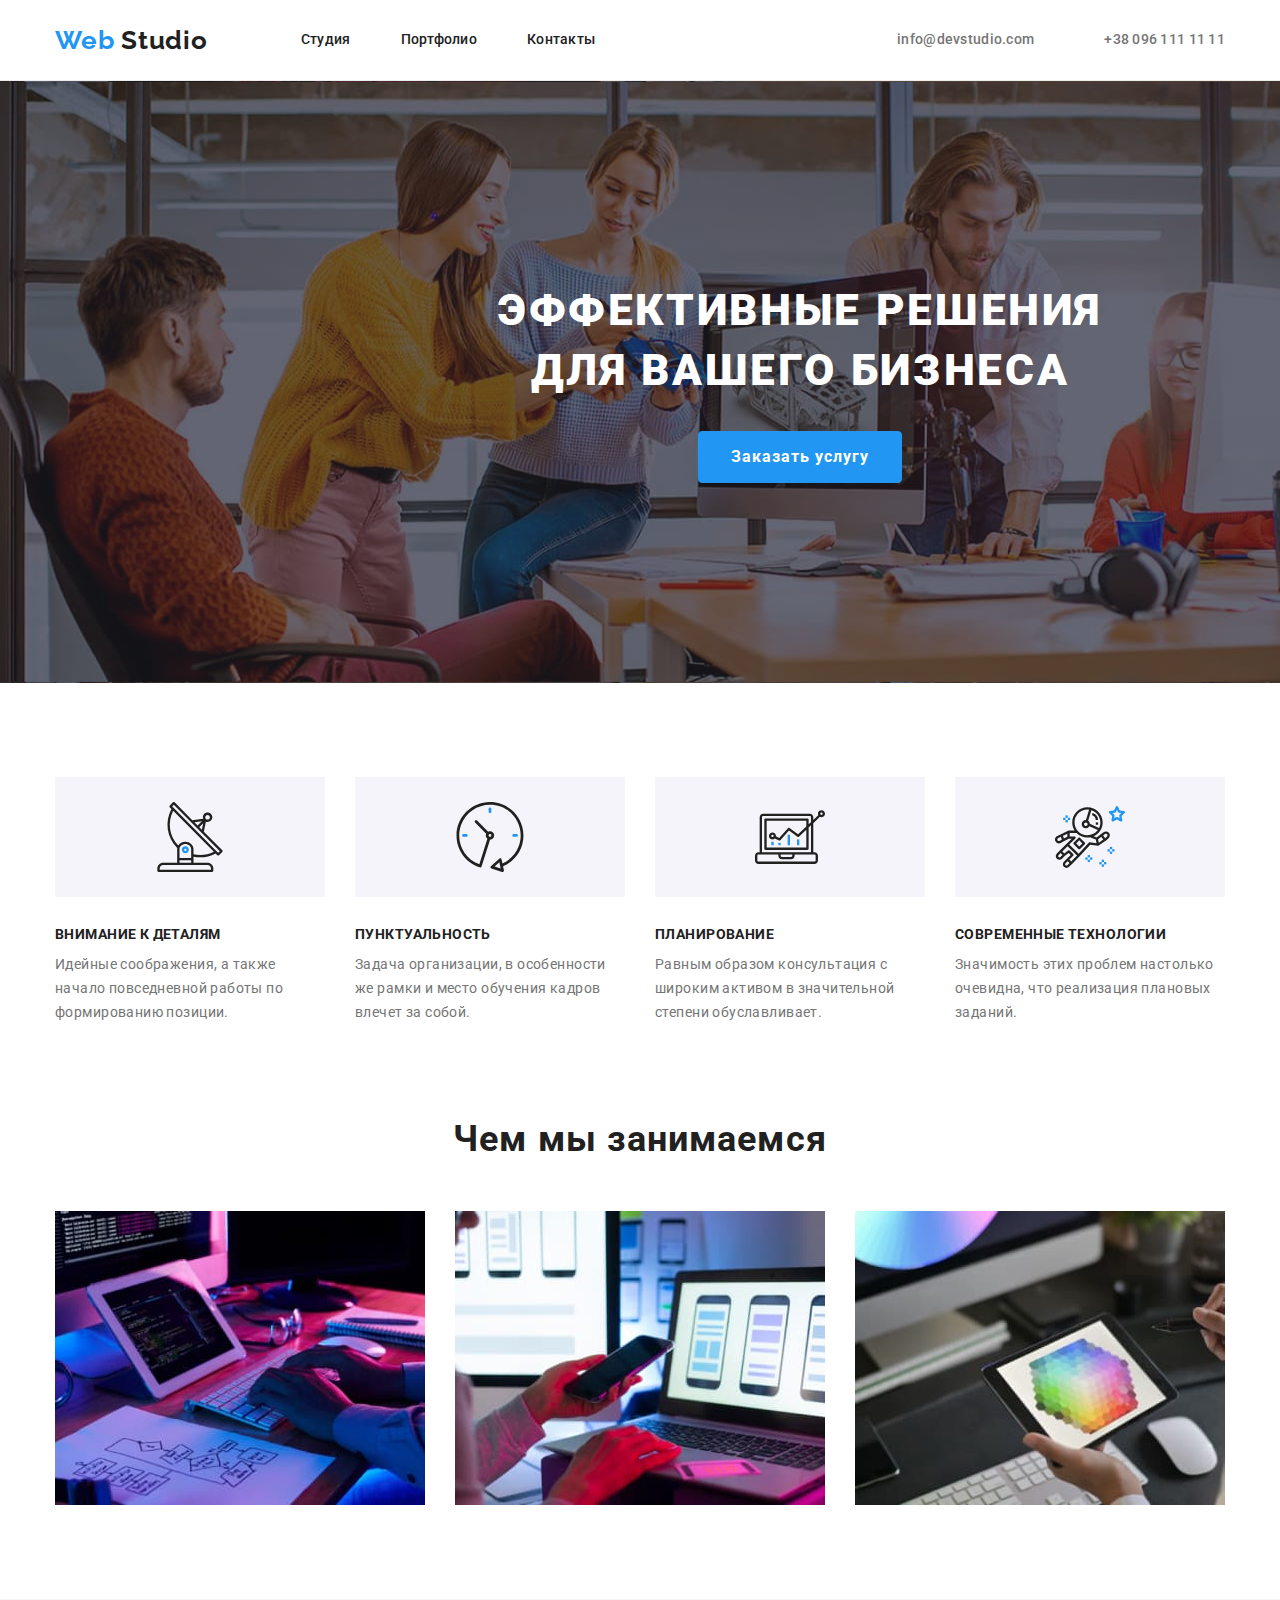
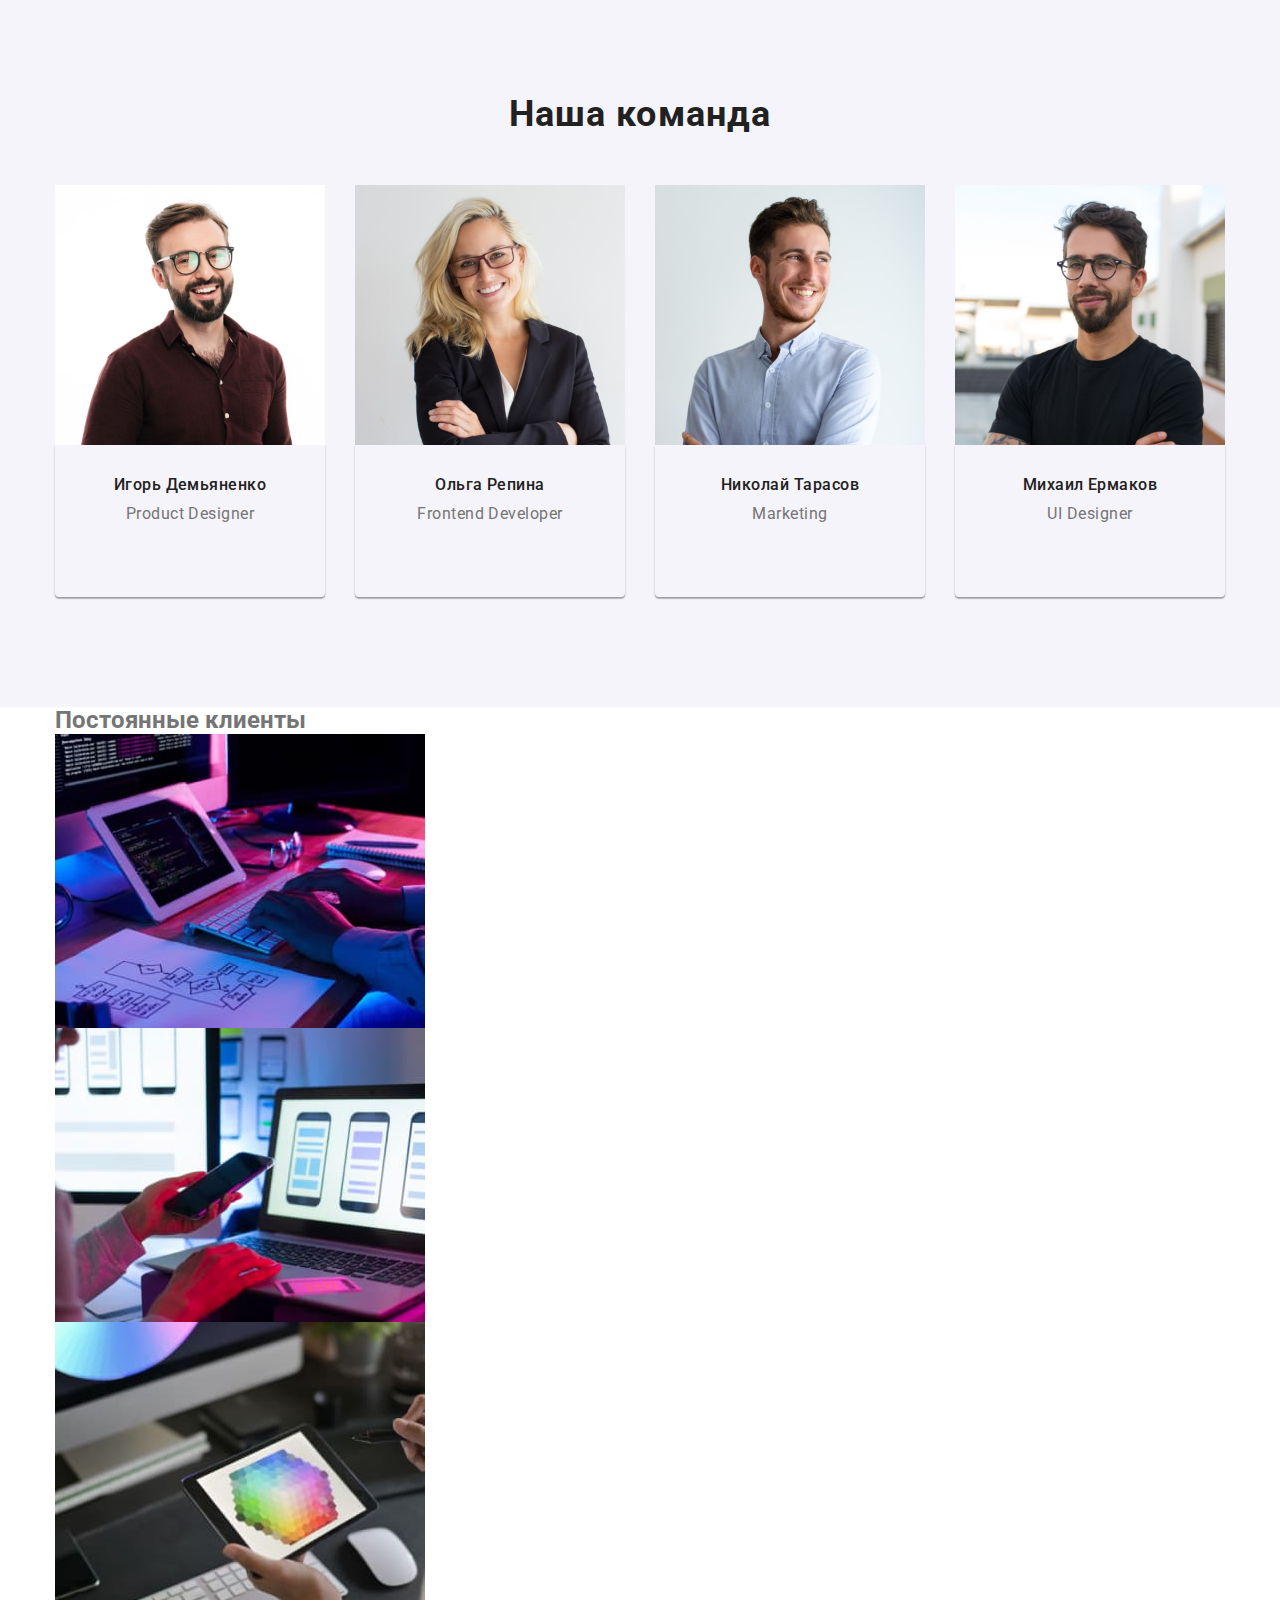
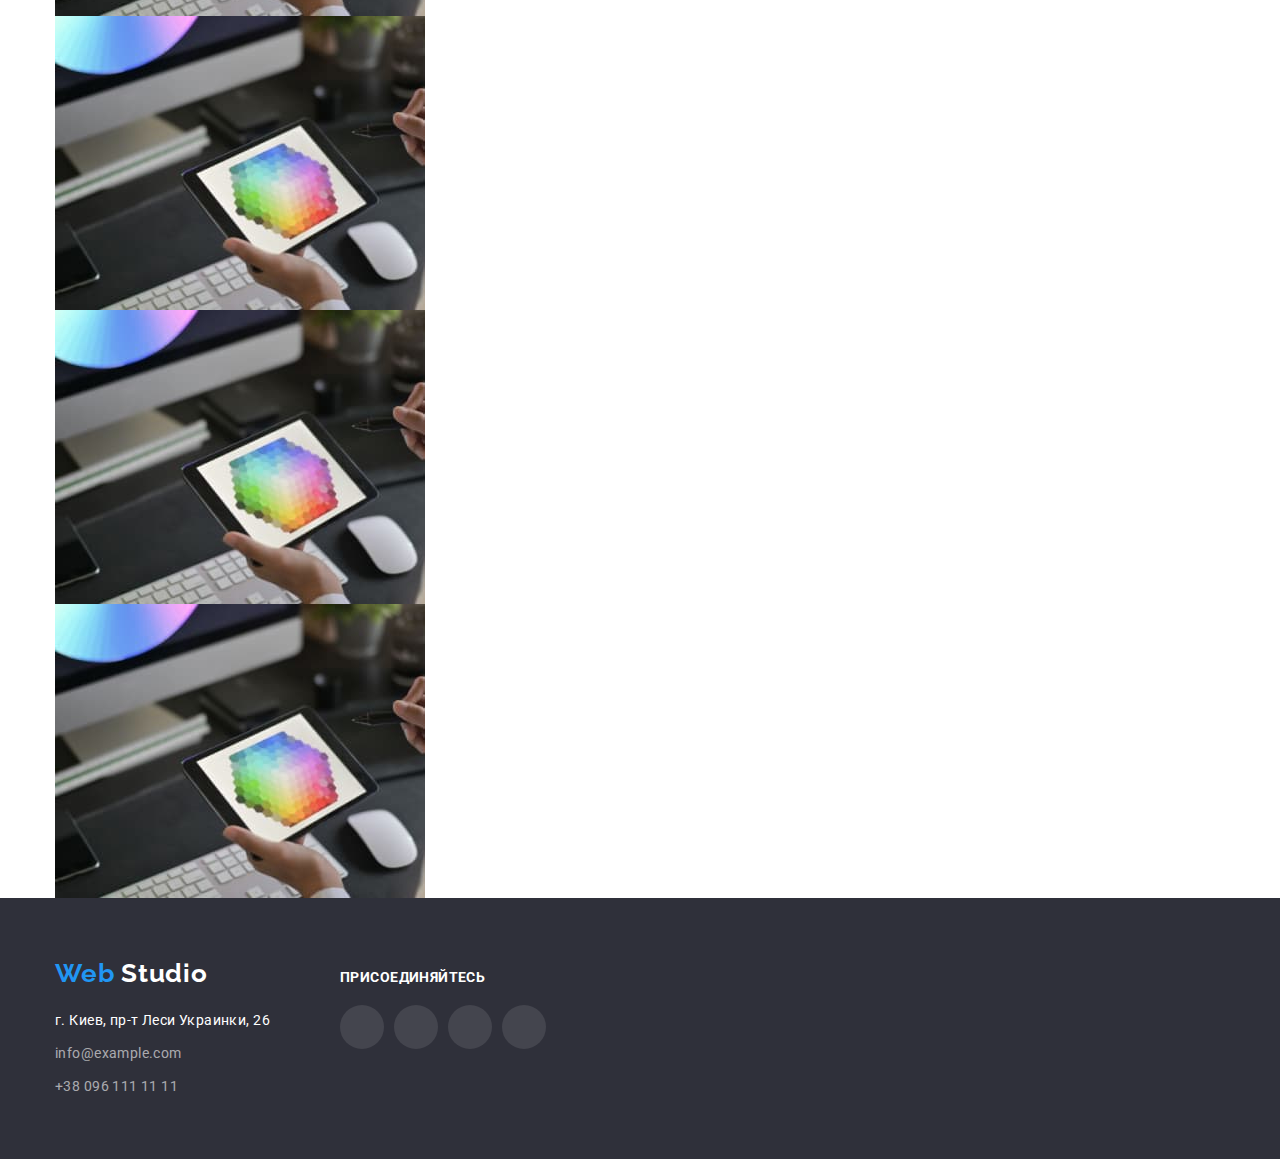
==== commit 3072432e: "Особености photo" ====
--- a/index.html
+++ b/index.html
@@ -69,19 +69,19 @@
 				<div class="container">
 					<h2 class="section-title-feature">Особености</h2>
 					<ul class="feature-list">
-						<li class="item icon-antenna">
+						<li class="items icon-antenna">
 							<h3 class="list-title">Внимание к деталям</h3>
 							<p class="text">Идейные соображения, а также начало повседневной работы по формированию позиции.</p>
 						</li>
-						<li class="item icon-clock">
+						<li class="items icon-clock">
 							<h3 class="list-title">Пунктуальность</h3>
 							<p class="text">Задача организации, в особенности же рамки и место обучения кадров влечет за собой.</p>
 						</li>
-						<li class="item icon-diagram">
+						<li class="items icon-diagram">
 							<h3 class="list-title">Планирование</h3>
 							<p class="text">Равным образом консультация с широким активом в значительной степени обуславливает.</p>
 						</li>
-						<li class="item icon-astronaut">
+						<li class="items icon-astronaut">
 							<h3 class="list-title">Современные технологии</h3>
 							<p class="text">Значимость этих проблем настолько очевидна, что реализация плановых заданий.</p>
 						</li>
@@ -270,6 +270,34 @@
 				</div>
 			</section>
 		</main>
+
+		<!--Постоянные клиенты-->
+
+		<section class="section-clients">
+			<div class="container">
+				<h2 class="section-title-clients">Постоянные клиенты</h2>
+				<ul class="section-list-clients">
+					<li class="section-item-clients">
+						<img src="./images/box_1.jpg" alt="Написання коду HTML" width="370" height="294" />
+					</li>
+					<li class="section-item-clients">
+						<img src="./images/box_2.jpg" alt="Стилізація HTML з допомогою CSS" width="370" height="294" />
+					</li>
+					<li class="section-item-clients">
+						<img src="./images/box_3.jpg" alt="Візуалізація даних" width="370" height="294" />
+					</li>
+					<li class="section-item-clients">
+						<img src="./images/box_3.jpg" alt="Візуалізація даних" width="370" height="294" />
+					</li>
+					<li class="section-item-clients">
+						<img src="./images/box_3.jpg" alt="Візуалізація даних" width="370" height="294" />
+					</li>
+					<li class="section-item-clients">
+						<img src="./images/box_3.jpg" alt="Візуалізація даних" width="370" height="294" />
+					</li>
+				</ul>
+			</div>
+		</section>
 
 		<!--Page Footer-->
 
--- a/css/main.css
+++ b/css/main.css
@@ -329,12 +329,12 @@
 	flex-wrap: wrap;
 }
 
-.feature-list .item {
+.feature-list .items {
 	width: 270px;
 	margin-right: 30px;
 }
 
-.feature-list .item:nth-child(4n) {
+.feature-list .items:nth-child(4n) {
 	margin-right: 0;
 }
 
@@ -342,18 +342,18 @@
 	color: var(--primery-text-color);
 }
 
-/* .item::before {
-  display: block;
-  content: '';
-  height: 120px;
-  background-position: center;
-  background-size: 70px;
-  background-repeat: no-repeat;
-  background-color: var(--fon-button-color);
-} */
+.items::before {
+	display: block;
+	content: "";
+	height: 120px;
+	background-position: center;
+	background-size: 70px;
+	background-repeat: no-repeat;
+	background-color: var(--fon-button-color);
+}
 
 .icon-antenna::before {
-	background-image: url(../images/antenna\\(1\).svg);
+	background-image: url(../images/antenna.svg);
 }
 
 .icon-clock::before {
@@ -556,7 +556,7 @@
 	margin-right: 0px;
 }
 
-.item {
+.items {
 	padding: 0px;
 	margin-bottom: 0px;
 }
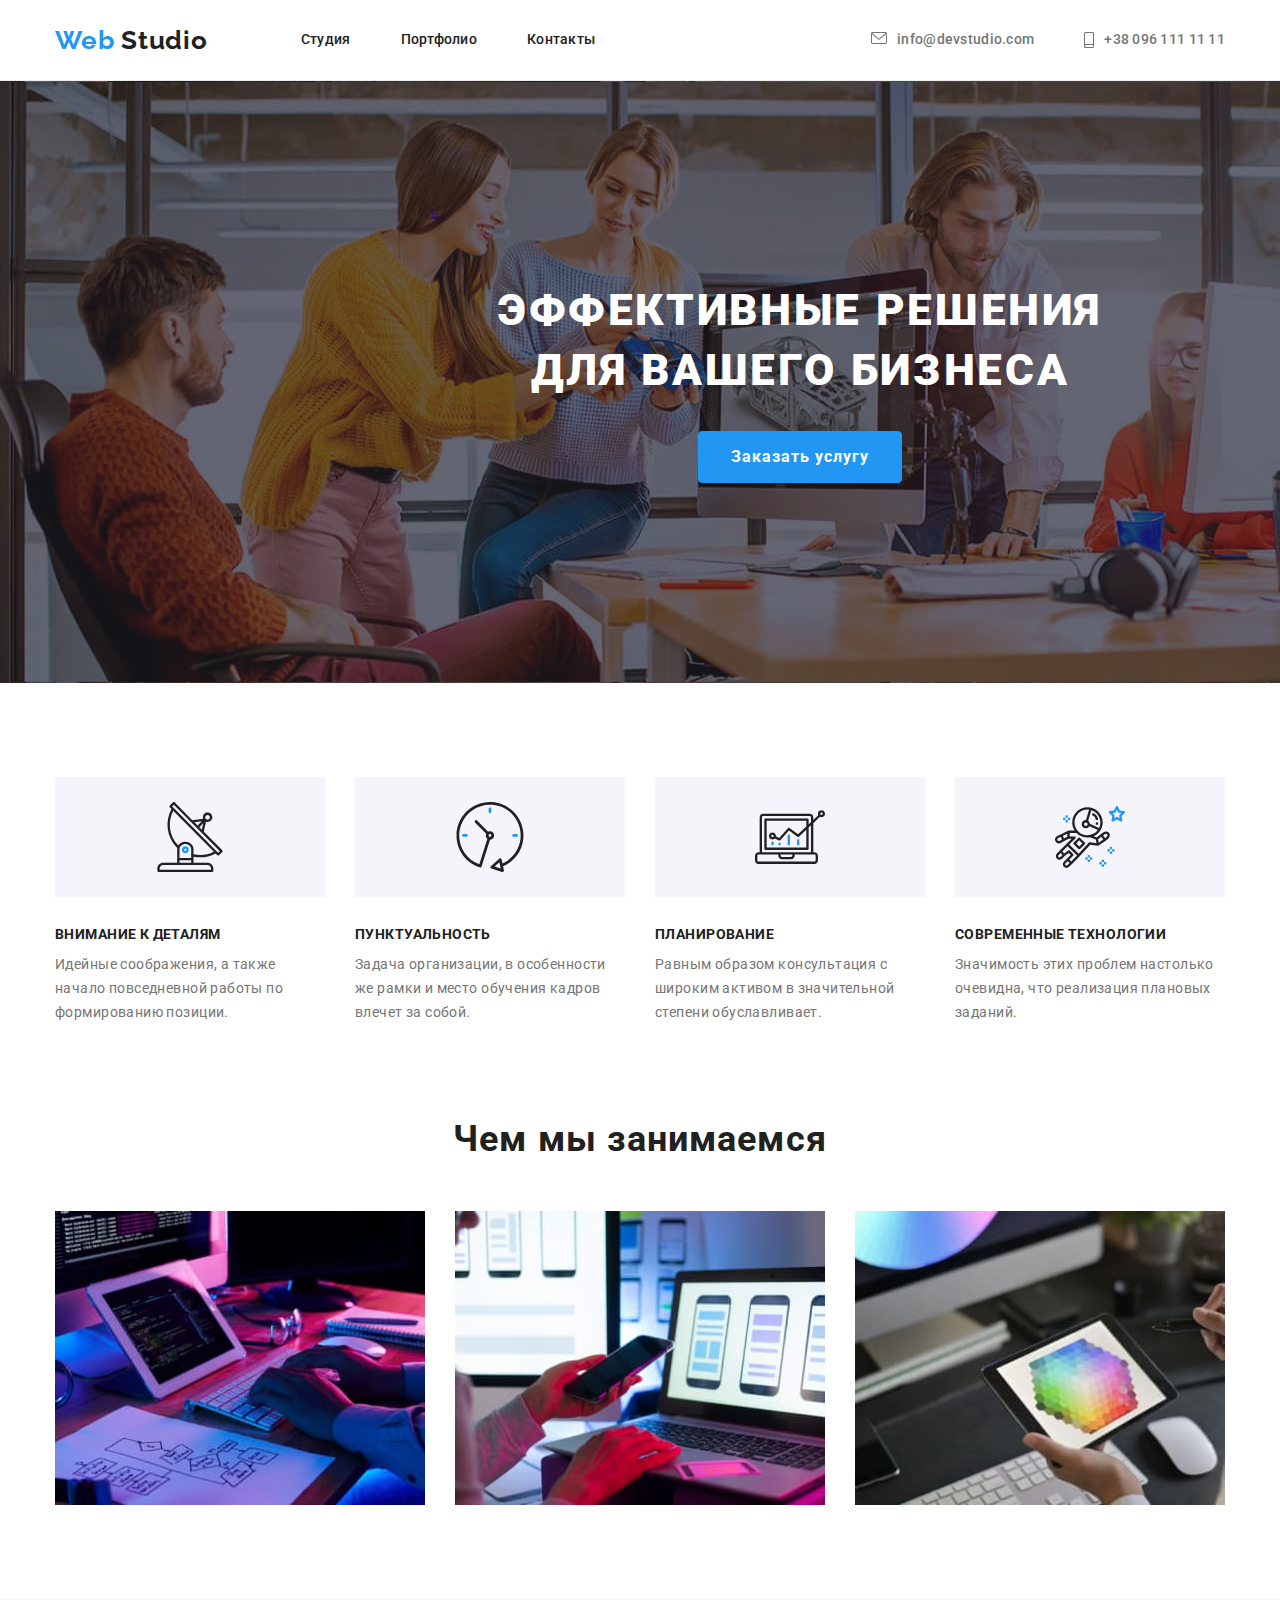
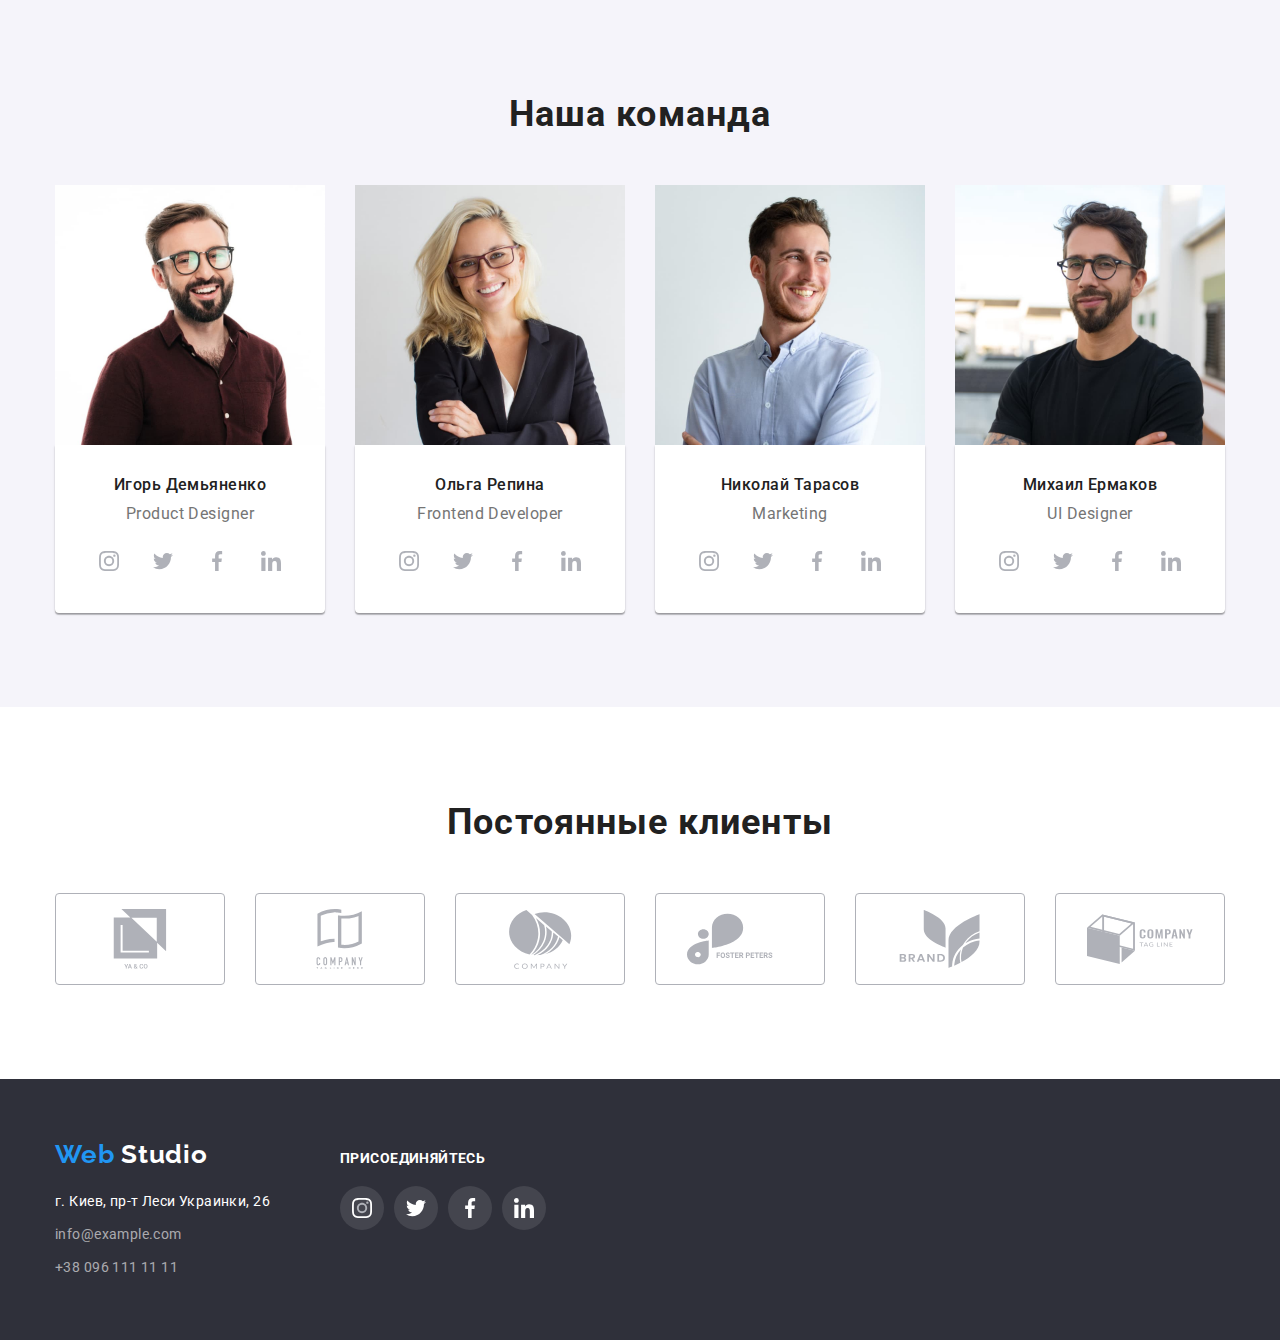
==== commit 09f76dd8: "hw-04 назва папки" ====
--- a/index.html
+++ b/index.html
@@ -36,7 +36,7 @@
 					<li class="item">
 						<a href="mailto:info@devstudio.com" class="link">
 							<svg class="icon-mail">
-								<use href="./images/symbol.svg#icon-mail"></use>
+								<use href="./images/icons.svg#icon-mail"></use>
 							</svg>
 							info@devstudio.com
 						</a>
@@ -44,7 +44,7 @@
 					<li class="item">
 						<a href="tel:+380961111111" class="link">
 							<svg class="icon-phone">
-								<use href="./images/symbol.svg#icon-phone"></use>
+								<use href="./images/icons.svg#icon-phone"></use>
 							</svg>
 							+38 096 111 11 11
 						</a>
@@ -119,37 +119,38 @@
 							<div class="comand-list">
 								<h3 class="title-name">Игорь Демьяненко</h3>
 								<p class="text-title">Product Designer</p>
-
+                <div class="container-icon">
 								<ul class="sets-list">
 									<li class="icon-masenger-comand">
 										<a class="icons-comand" href="instagram">
 											<svg class="footer-icon" width="20" height="20">
-												<use href="./images/symbol.svg#icon-instagram"></use>
+												<use href="./images/icons.svg#icon-instagram"></use>
 											</svg>
 										</a>
 									</li>
 									<li class="icon-masenger-comand">
 										<a class="icons-comand" href="twiter">
 											<svg class="footer-icon" width="20" height="20">
-												<use href="./images/symbol.svg#icon-twitter"></use>
+												<use href="./images/icons.svg#icon-twitter"></use>
 											</svg>
 										</a>
 									</li>
 									<li class="icon-masenger-comand">
 										<a class="icons-comand" href="facebook">
 											<svg class="footer-icon" width="20" height="20">
-												<use href="./images/symbol.svg#icon-facebook"></use>
+												<use href="./images/icons.svg#icon-facebook"></use>
 											</svg>
 										</a>
 									</li>
 									<li class="icon-masenger-comand">
 										<a class="icons-comand" href="linkedin">
 											<svg class="footer-icon" width="20" height="20">
-												<use href="./images/symbol.svg#icon-linkedin"></use>
+												<use href="./images/icons.svg#icon-linkedin"></use>
 											</svg>
 										</a>
 									</li>
 								</ul>
+                </div>
 							</div>
 						</li>
 						<li class="comand-item">
@@ -157,37 +158,38 @@
 							<div class="comand-list">
 								<h3 class="title-name">Ольга Репина</h3>
 								<p class="text-title">Frontend Developer</p>
-
+                <div class="container-icon">
 								<ul class="sets-list">
 									<li class="icon-masenger-comand">
 										<a class="icons-comand" href="instagram">
 											<svg class="footer-icon" width="20" height="20">
-												<use href="./images/symbol.svg#icon-instagram"></use>
+												<use href="./images/icons.svg#icon-instagram"></use>
 											</svg>
 										</a>
 									</li>
 									<li class="icon-masenger-comand">
 										<a class="icons-comand" href="twiter">
 											<svg class="footer-icon" width="20" height="20">
-												<use href="./images/symbol.svg#icon-twitter"></use>
+												<use href="./images/icons.svg#icon-twitter"></use>
 											</svg>
 										</a>
 									</li>
 									<li class="icon-masenger-comand">
 										<a class="icons-comand" href="facebook">
 											<svg class="footer-icon" width="20" height="20">
-												<use href="./images/symbol.svg#icon-facebook"></use>
+												<use href="./images/icons.svg#icon-facebook"></use>
 											</svg>
 										</a>
 									</li>
 									<li class="icon-masenger-comand">
 										<a class="icons-comand" href="linkedin">
 											<svg class="footer-icon" width="20" height="20">
-												<use href="./images/symbol.svg#icon-linkedin"></use>
+												<use href="./images/icons.svg#icon-linkedin"></use>
 											</svg>
 										</a>
 									</li>
 								</ul>
+                </div>
 							</div>
 						</li>
 						<li class="comand-item">
@@ -195,37 +197,38 @@
 							<div class="comand-list">
 								<h3 class="title-name">Николай Тарасов</h3>
 								<p class="text-title">Marketing</p>
-
+                <div class="container-icon">
 								<ul class="sets-list">
 									<li class="icon-masenger-comand">
 										<a class="icons-comand" href="instagram">
 											<svg class="footer-icon" width="20" height="20">
-												<use href="./images/symbol.svg#icon-instagram"></use>
+												<use href="./images/icons.svg#icon-instagram"></use>
 											</svg>
 										</a>
 									</li>
 									<li class="icon-masenger-comand">
 										<a class="icons-comand" href="twiter">
 											<svg class="footer-icon" width="20" height="20">
-												<use href="./images/symbol.svg#icon-twitter"></use>
+												<use href="./images/icons.svg#icon-twitter"></use>
 											</svg>
 										</a>
 									</li>
 									<li class="icon-masenger-comand">
 										<a class="icons-comand" href="facebook">
 											<svg class="footer-icon" width="20" height="20">
-												<use href="./images/symbol.svg#icon-facebook"></use>
+												<use href="./images/icons.svg#icon-facebook"></use>
 											</svg>
 										</a>
 									</li>
 									<li class="icon-masenger-comand">
 										<a class="icons-comand" href="linkedin">
 											<svg class="footer-icon" width="20" height="20">
-												<use href="./images/symbol.svg#icon-linkedin"></use>
+												<use href="./images/icons.svg#icon-linkedin"></use>
 											</svg>
 										</a>
 									</li>
 								</ul>
+                </div>
 							</div>
 						</li>
 						<li class="comand-item">
@@ -233,37 +236,38 @@
 							<div class="comand-list">
 								<h3 class="title-name">Михаил Ермаков</h3>
 								<p class="text-title">UI Designer</p>
-
+                <div class="container-icon">
 								<ul class="sets-list">
 									<li class="icon-masenger-comand">
 										<a class="icons-comand" href="instagram">
 											<svg class="footer-icon" width="20" height="20">
-												<use href="./images/symbol.svg#icon-instagram"></use>
+												<use href="./images/icons.svg#icon-instagram"></use>
 											</svg>
 										</a>
 									</li>
 									<li class="icon-masenger-comand">
 										<a class="icons-comand" href="twiter">
 											<svg class="footer-icon" width="20" height="20">
-												<use href="./images/symbol.svg#icon-twitter"></use>
+												<use href="./images/icons.svg#icon-twitter"></use>
 											</svg>
 										</a>
 									</li>
 									<li class="icon-masenger-comand">
 										<a class="icons-comand" href="facebook">
 											<svg class="footer-icon" width="20" height="20">
-												<use href="./images/symbol.svg#icon-facebook"></use>
+												<use href="./images/icons.svg#icon-facebook"></use>
 											</svg>
 										</a>
 									</li>
 									<li class="icon-masenger-comand">
 										<a class="icons-comand" href="linkedin">
 											<svg class="footer-icon" width="20" height="20">
-												<use href="./images/symbol.svg#icon-linkedin"></use>
+												<use href="./images/icons.svg#icon-linkedin"></use>
 											</svg>
 										</a>
 									</li>
 								</ul>
+                </div>
 							</div>
 						</li>
 					</ul>
@@ -278,22 +282,47 @@
 				<h2 class="section-title-clients">Постоянные клиенты</h2>
 				<ul class="section-list-clients">
 					<li class="section-item-clients">
-						<img src="./images/box_1.jpg" alt="Написання коду HTML" width="370" height="294" />
-					</li>
-					<li class="section-item-clients">
-						<img src="./images/box_2.jpg" alt="Стилізація HTML з допомогою CSS" width="370" height="294" />
-					</li>
-					<li class="section-item-clients">
-						<img src="./images/box_3.jpg" alt="Візуалізація даних" width="370" height="294" />
-					</li>
-					<li class="section-item-clients">
-						<img src="./images/box_3.jpg" alt="Візуалізація даних" width="370" height="294" />
-					</li>
-					<li class="section-item-clients">
-						<img src="./images/box_3.jpg" alt="Візуалізація даних" width="370" height="294" />
-					</li>
-					<li class="section-item-clients">
-						<img src="./images/box_3.jpg" alt="Візуалізація даних" width="370" height="294" />
+						<a class="icons-clients" href="instagram">
+							<svg class="client-list">
+								<use href="./images/icons.svg#icon-company1"></use>
+							</svg>
+						</a>
+					</li>
+					<li class="section-item-clients">
+						<a class="icons-clients" href="instagram">
+							<svg class="client-list">
+								<use href="./images/icons.svg#icon-company2"></use>
+							</svg>
+						</a>
+					</li>
+					<li class="section-item-clients">
+						<a class="icons-clients" href="instagram">
+							<svg class="client-list">
+								<use href="./images/icons.svg#icon-company3"></use>
+							</svg>
+						</a>
+					</li>
+					<li class="section-item-clients">
+						<a class="icons-clients" href="instagram">
+							<svg class="client-list">
+								<use href="./images/icons.svg#icon-company4"></use>
+							</svg>
+						</a>
+					</li>
+					</li>
+					<li class="section-item-clients">
+						<a class="icons-clients" href="instagram">
+							<svg class="client-list">
+								<use href="./images/icons.svg#icon-company5"></use>
+							</svg>
+						</a>
+					</li>
+					<li class="section-item-clients">
+						<a class="icons-clients" href="instagram">
+							<svg class="client-list">
+								<use href="./images/icons.svg#icon-company6"></use>
+							</svg>
+						</a>
 					</li>
 				</ul>
 			</div>
@@ -320,28 +349,28 @@
 						<li class="icon-mesenger-button">
 							<a class="icons" href="instagram">
 								<svg class="footer-icon" width="20" height="20">
-									<use href="./images/symbol.svg#icon-instagram"></use>
+									<use href="./images/icons.svg#icon-instagram"></use>
 								</svg>
 							</a>
 						</li>
 						<li class="icon-mesenger-button">
 							<a class="icons" href="twiter">
 								<svg class="footer-icon" width="20" height="20">
-									<use href="./images/symbol.svg#icon-twitter"></use>
+									<use href="./images/icons.svg#icon-twitter"></use>
 								</svg>
 							</a>
 						</li>
 						<li class="icon-mesenger-button">
 							<a class="icons" href="facebook">
 								<svg class="footer-icon" width="20" height="20">
-									<use href="./images/symbol.svg#icon-facebook"></use>
+									<use href="./images/icons.svg#icon-facebook"></use>
 								</svg>
 							</a>
 						</li>
 						<li class="icon-mesenger-button">
 							<a class="icons" href="linkedin">
 								<svg class="footer-icon" width="20" height="20">
-									<use href="./images/symbol.svg#icon-linkedin"></use>
+									<use href="./images/icons.svg#icon-linkedin"></use>
 								</svg>
 							</a>
 						</li>
--- a/css/main.css
+++ b/css/main.css
@@ -454,10 +454,6 @@
 	margin-left: 0px;
 	width: 270px;
 	height: 428px;
-
-	/* border: 1px solid var(--second-text-color);
-  border-radius: 0px 0px 4px 4px;
-  box-shadow: 0px 1px 3px rgba(0, 0, 0, 0.14), 0px 2px 1px; */
 }
 
 .comand-list {
@@ -468,6 +464,7 @@
 	box-shadow: 0px 1px 3px rgba(0, 0, 0, 0.12), 0px 1px 1px rgba(0, 0, 0, 0.14), 0px 2px 1px rgba(0, 0, 0, 0.2);
 	border-radius: 0px 0px 4px 4px;
 	border-top: none;
+	background-color: var(--primery-fon-color);
 }
 
 .comand-container {
@@ -483,6 +480,10 @@
 	margin: 0px;
 	list-style: none;
 	justify-content: center;
+}
+
+.container-icon {
+	padding-top: 16px;
 }
 
 .icons-comand {
@@ -646,7 +647,63 @@
 	height: auto;
 }
 
-/*Footer*/
+/* ______________  */
+
+.section-clients {
+	padding-top: 94px;
+	padding-bottom: 94px;
+}
+
+.section-title-clients {
+	margin-bottom: 50px;
+	color: var(--primery-text-color);
+	font-style: normal;
+	font-weight: 700;
+	font-size: 36px;
+	line-height: 1.17;
+	text-align: center;
+	letter-spacing: 0.03em;
+}
+
+.section-list-clients {
+	display: flex;
+	flex-wrap: wrap;
+}
+
+.section-item-clients {
+	margin-right: 30px;
+	width: 170px;
+	height: 92px;
+	display: flex;
+	border: 1px solid rgba(175, 177, 184, 1);
+	border-radius: 4px;
+}
+.section-item-clients:nth-child(6) {
+	margin-right: 0px;
+}
+.client-list {
+	fill: currentColor;
+	width: 106px;
+	height: 60px;
+}
+
+.icons-clients {
+	display: flex;
+	height: 100%;
+	width: 100%;
+	/* border-radius: 50%; */
+	align-items: center;
+	justify-content: center;
+	background-position: center;
+	color: rgba(175, 177, 184, 1);
+}
+
+.icons-clients:hover {
+	color: rgba(33, 150, 243, 1);
+	fill: rgba(33, 150, 243, 1);
+}
+
+/*--Page Footer--*/
 
 .order-adres {
 	display: flex;
